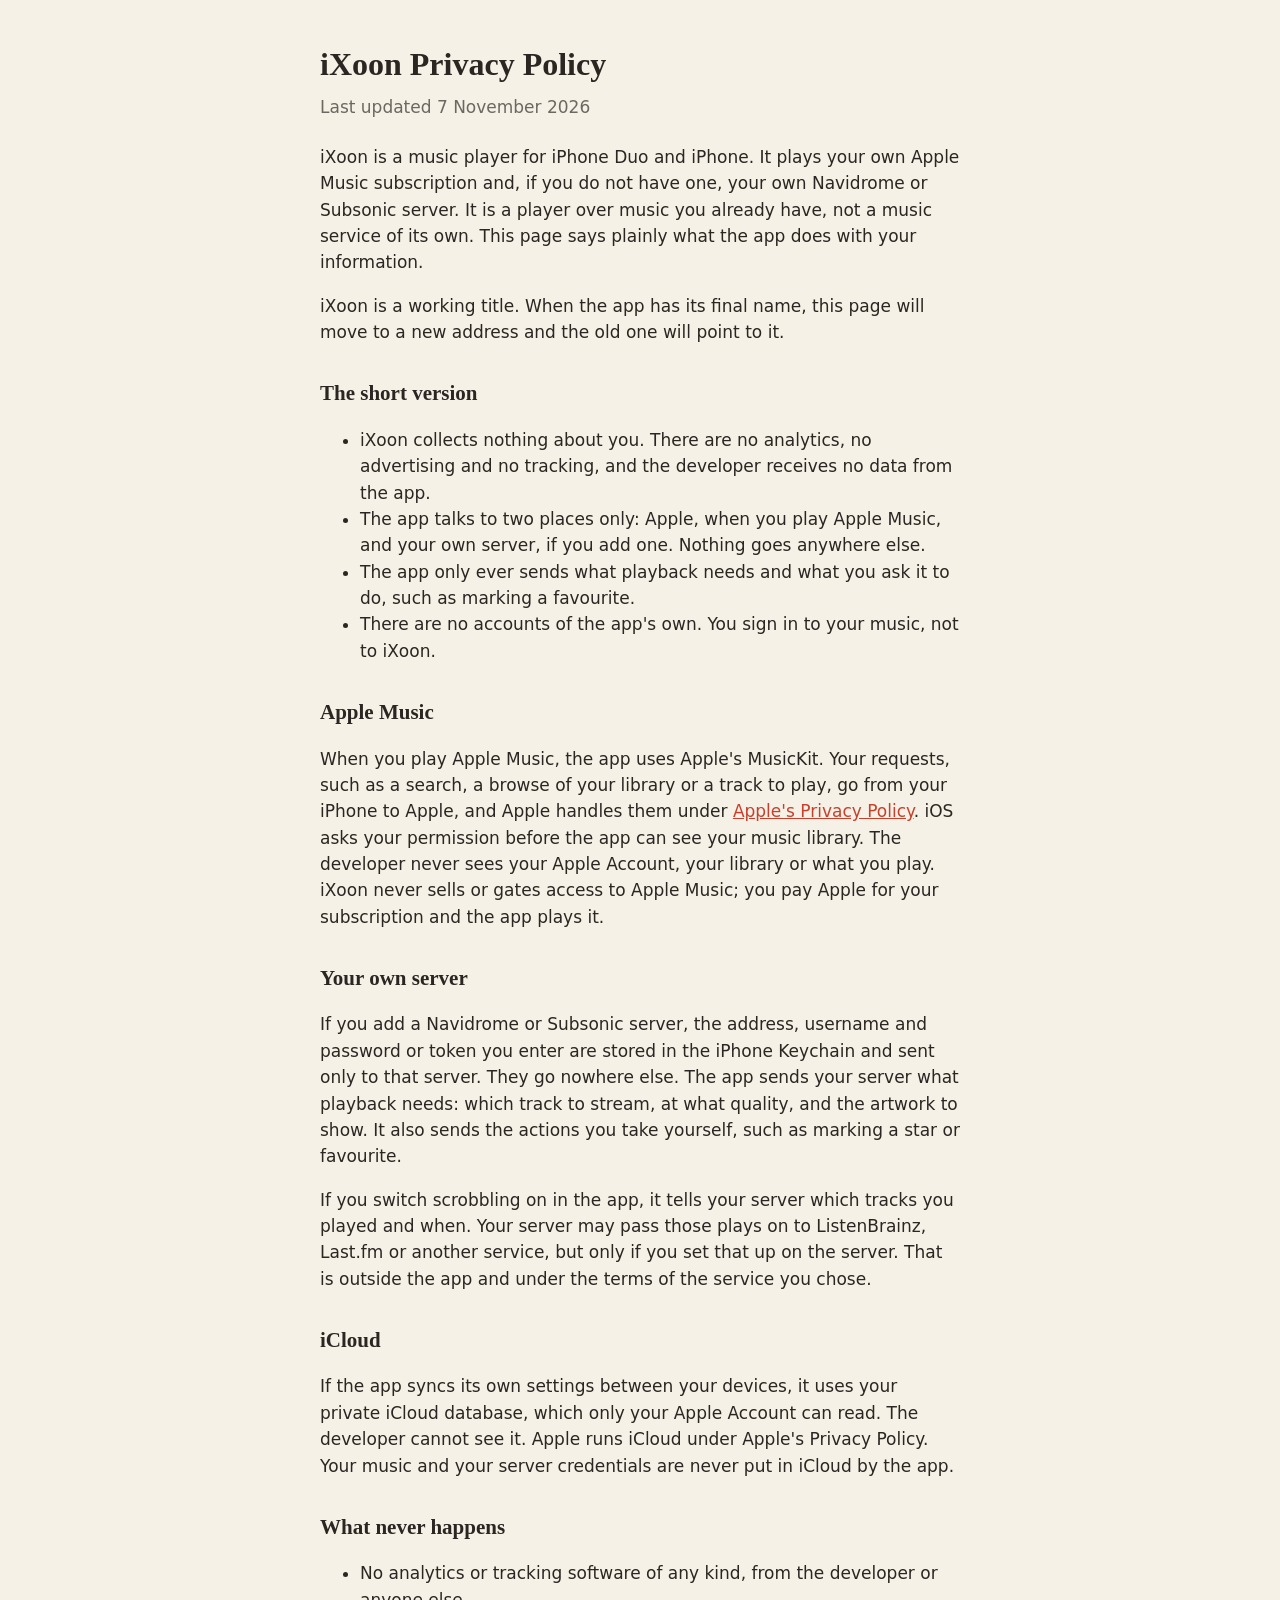
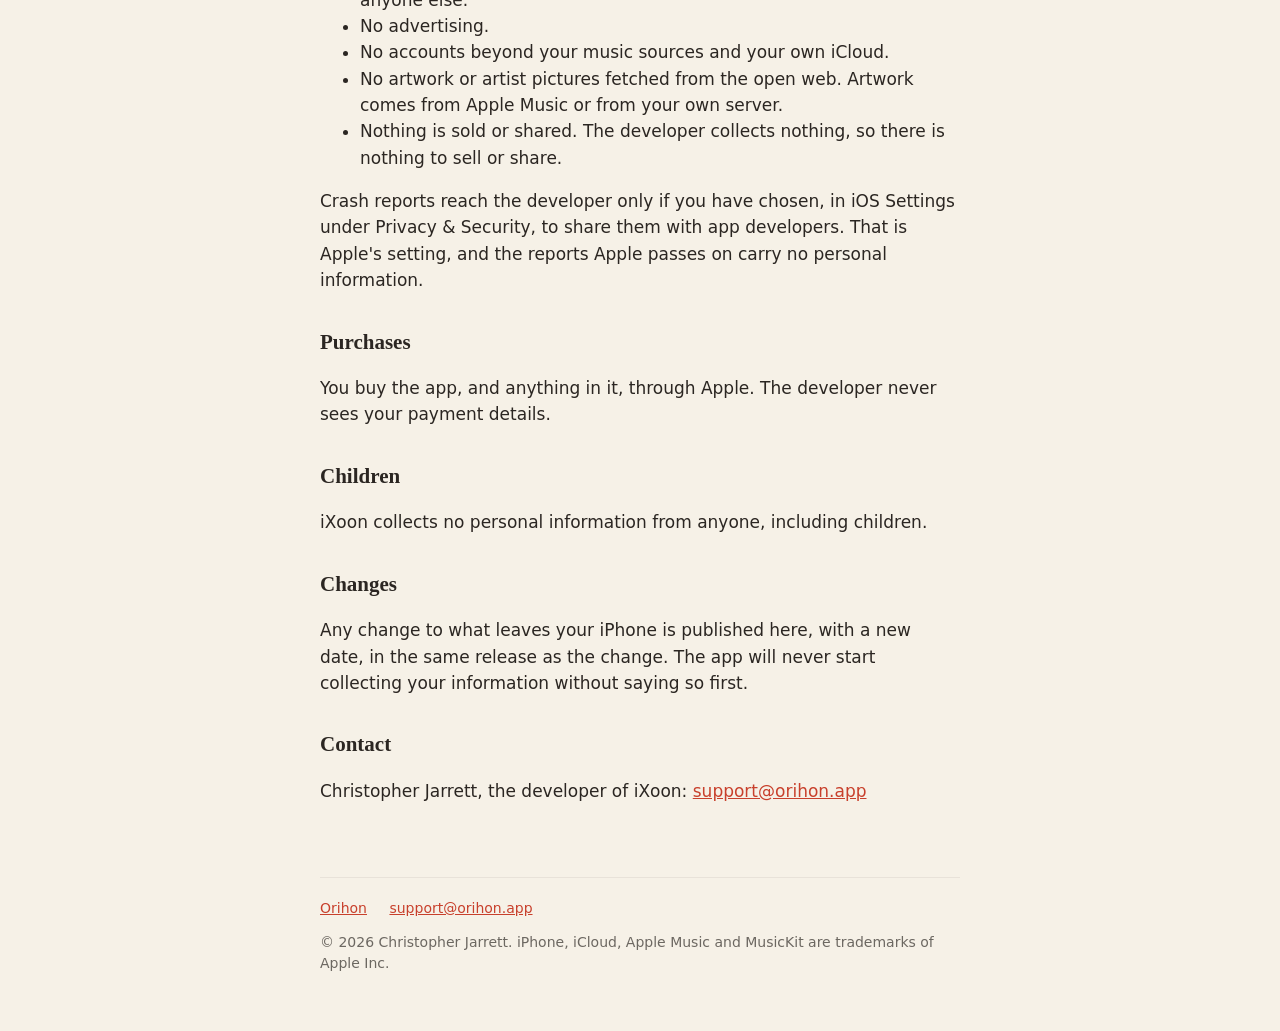
==== ixoon/privacy/index.html @ c298f4a7 "iXoon privacy page (first version) A second privacy policy at /ixoon/privacy/ for iXoon, the music p" ====
<!doctype html>
<html lang="en">
<head>
<meta charset="utf-8">
<meta name="viewport" content="width=device-width, initial-scale=1">
<title>iXoon Privacy Policy</title>
<meta name="description" content="What iXoon, a music player for your own Apple Music subscription or your own Navidrome server, does with your information. One short page.">
<link rel="canonical" href="https://orihon.app/ixoon/privacy/">
<link rel="stylesheet" href="../../style.css">
</head>
<body>
<main>
<h1>iXoon Privacy Policy</h1>
<p class="date">Last updated 7 November 2026</p>

<p>iXoon is a music player for iPhone Duo and iPhone. It plays your own Apple Music subscription and, if you do not have one, your own Navidrome or Subsonic server. It is a player over music you already have, not a music service of its own. This page says plainly what the app does with your information.</p>

<p>iXoon is a working title. When the app has its final name, this page will move to a new address and the old one will point to it.</p>

<h2>The short version</h2>
<ul>
  <li>iXoon collects nothing about you. There are no analytics, no advertising and no tracking, and the developer receives no data from the app.</li>
  <li>The app talks to two places only: Apple, when you play Apple Music, and your own server, if you add one. Nothing goes anywhere else.</li>
  <li>The app only ever sends what playback needs and what you ask it to do, such as marking a favourite.</li>
  <li>There are no accounts of the app's own. You sign in to your music, not to iXoon.</li>
</ul>

<h2>Apple Music</h2>
<p>When you play Apple Music, the app uses Apple's MusicKit. Your requests, such as a search, a browse of your library or a track to play, go from your iPhone to Apple, and Apple handles them under <a href="https://www.apple.com/legal/privacy/">Apple's Privacy Policy</a>. iOS asks your permission before the app can see your music library. The developer never sees your Apple Account, your library or what you play. iXoon never sells or gates access to Apple Music; you pay Apple for your subscription and the app plays it.</p>

<h2>Your own server</h2>
<p>If you add a Navidrome or Subsonic server, the address, username and password or token you enter are stored in the iPhone Keychain and sent only to that server. They go nowhere else. The app sends your server what playback needs: which track to stream, at what quality, and the artwork to show. It also sends the actions you take yourself, such as marking a star or favourite.</p>
<p>If you switch scrobbling on in the app, it tells your server which tracks you played and when. Your server may pass those plays on to ListenBrainz, Last.fm or another service, but only if you set that up on the server. That is outside the app and under the terms of the service you chose.</p>

<h2>iCloud</h2>
<p>If the app syncs its own settings between your devices, it uses your private iCloud database, which only your Apple Account can read. The developer cannot see it. Apple runs iCloud under Apple's Privacy Policy. Your music and your server credentials are never put in iCloud by the app.</p>

<h2>What never happens</h2>
<ul>
  <li>No analytics or tracking software of any kind, from the developer or anyone else.</li>
  <li>No advertising.</li>
  <li>No accounts beyond your music sources and your own iCloud.</li>
  <li>No artwork or artist pictures fetched from the open web. Artwork comes from Apple Music or from your own server.</li>
  <li>Nothing is sold or shared. The developer collects nothing, so there is nothing to sell or share.</li>
</ul>
<p>Crash reports reach the developer only if you have chosen, in iOS Settings under Privacy &amp; Security, to share them with app developers. That is Apple's setting, and the reports Apple passes on carry no personal information.</p>

<h2>Purchases</h2>
<p>You buy the app, and anything in it, through Apple. The developer never sees your payment details.</p>

<h2>Children</h2>
<p>iXoon collects no personal information from anyone, including children.</p>

<h2>Changes</h2>
<p>Any change to what leaves your iPhone is published here, with a new date, in the same release as the change. The app will never start collecting your information without saying so first.</p>

<h2>Contact</h2>
<p>Christopher Jarrett, the developer of iXoon: <a href="mailto:support@orihon.app">support@orihon.app</a></p>
</main>

<footer>
  <nav>
    <a href="../../">Orihon</a>
    <a href="mailto:support@orihon.app">support@orihon.app</a>
  </nav>
  <p>© 2026 Christopher Jarrett. iPhone, iCloud, Apple Music and MusicKit are trademarks of Apple Inc.</p>
</footer>
</body>
</html>
---- style.css ----
/* Orihon site. One stylesheet, no scripts, no fonts or files from anywhere else. */
:root {
  color-scheme: light dark;
  --ink: #2b2622;
  --paper: #f6f1e7;
  --accent: #c8402c;
  --rule: rgba(43, 38, 34, .07);
  --soft: rgba(43, 38, 34, .68);
}
@media (prefers-color-scheme: dark) {
  :root {
    --ink: #ece4d6;
    --paper: #1d1a17;
    --accent: #e0a040;
    --rule: rgba(236, 228, 214, .06);
    --soft: rgba(236, 228, 214, .68);
  }
}

body {
  margin: 0;
  background: var(--paper);
  color: var(--ink);
  font: 17px/1.55 -apple-system, "SF Pro Text", system-ui, sans-serif;
  -webkit-text-size-adjust: 100%;
}
main { max-width: 640px; margin: 0 auto; padding: 40px 16px 32px; }
h1, h2 { font-family: "New York", ui-serif, Georgia, serif; font-weight: 600; }
h1 { font-size: 32px; margin: 0 0 4px; }
h2 { font-size: 21px; margin: 32px 0 8px; }
.date { color: var(--soft); margin: 0 0 24px; }
a { color: var(--accent); }

/* The front page sits on graph paper, like the book. */
body.paper {
  background-image:
    linear-gradient(var(--rule) 1px, transparent 1px),
    linear-gradient(90deg, var(--rule) 1px, transparent 1px);
  background-size: 14px 14px;
}

.masthead { padding: 32px 0 8px; }
.masthead img {
  display: block;
  width: 112px;
  height: 112px;
  border-radius: 22.4%;
  box-shadow: 0 6px 18px rgba(0, 0, 0, .18);
}
.masthead .dark { display: none; }
@media (prefers-color-scheme: dark) {
  .masthead .light { display: none; }
  .masthead .dark { display: block; }
}
.masthead h1 { font-size: 48px; line-height: 1.1; margin: 28px 0 0; }
.masthead h1 span { font-size: 26px; font-weight: 400; color: var(--soft); margin-left: 10px; white-space: nowrap; }
.tagline {
  font: 600 24px/1.3 "New York", ui-serif, Georgia, serif;
  margin: 12px 0 20px;
}
.lede { font-size: 19px; }

.seal {
  display: inline-block;
  border: 2px solid var(--accent);
  border-radius: 999px;
  color: var(--accent);
  font-size: 15px;
  font-weight: 600;
  padding: 6px 16px;
  margin: 12px 0 0;
}

footer {
  max-width: 640px;
  margin: 0 auto;
  padding: 24px 16px 56px;
  color: var(--soft);
  font-size: 14px;
}
footer nav { border-top: 1px solid var(--rule); padding-top: 20px; }
footer nav a { margin-right: 18px; white-space: nowrap; }
footer p { margin: 12px 0 0; }
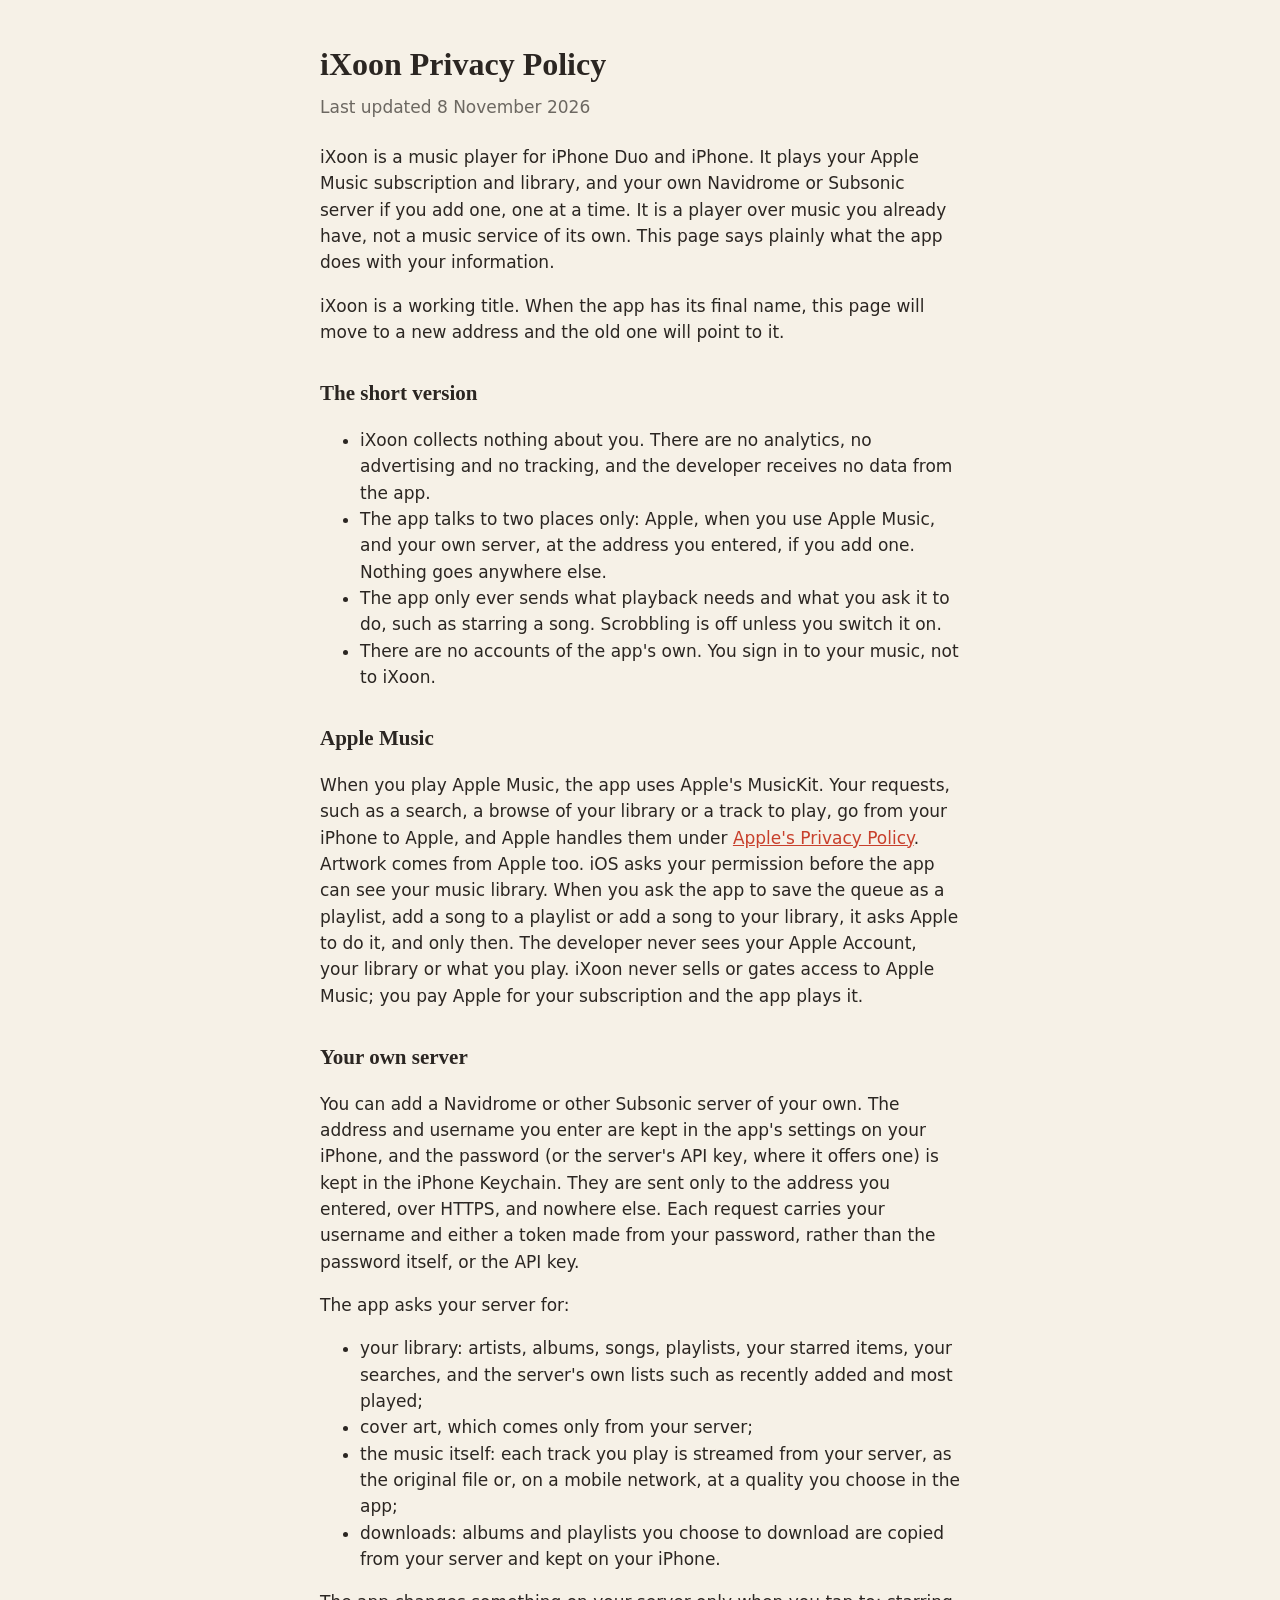
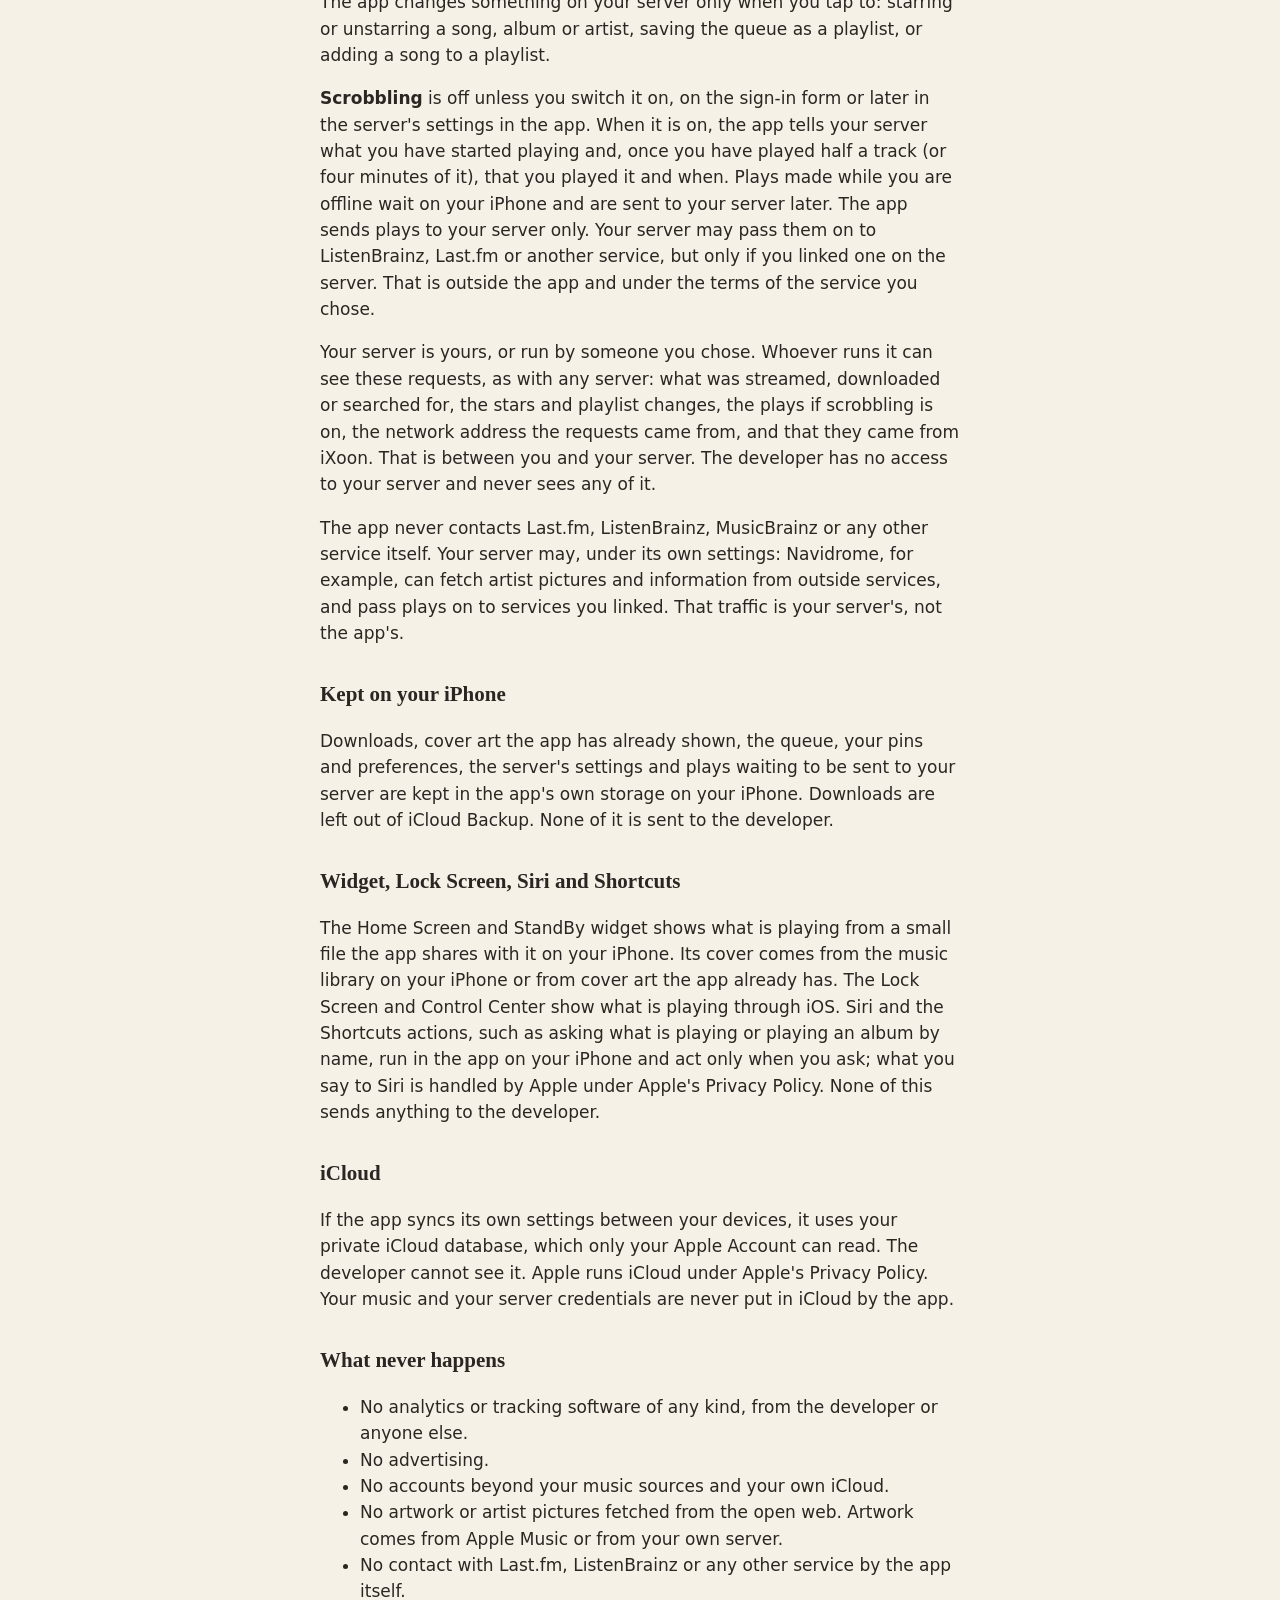
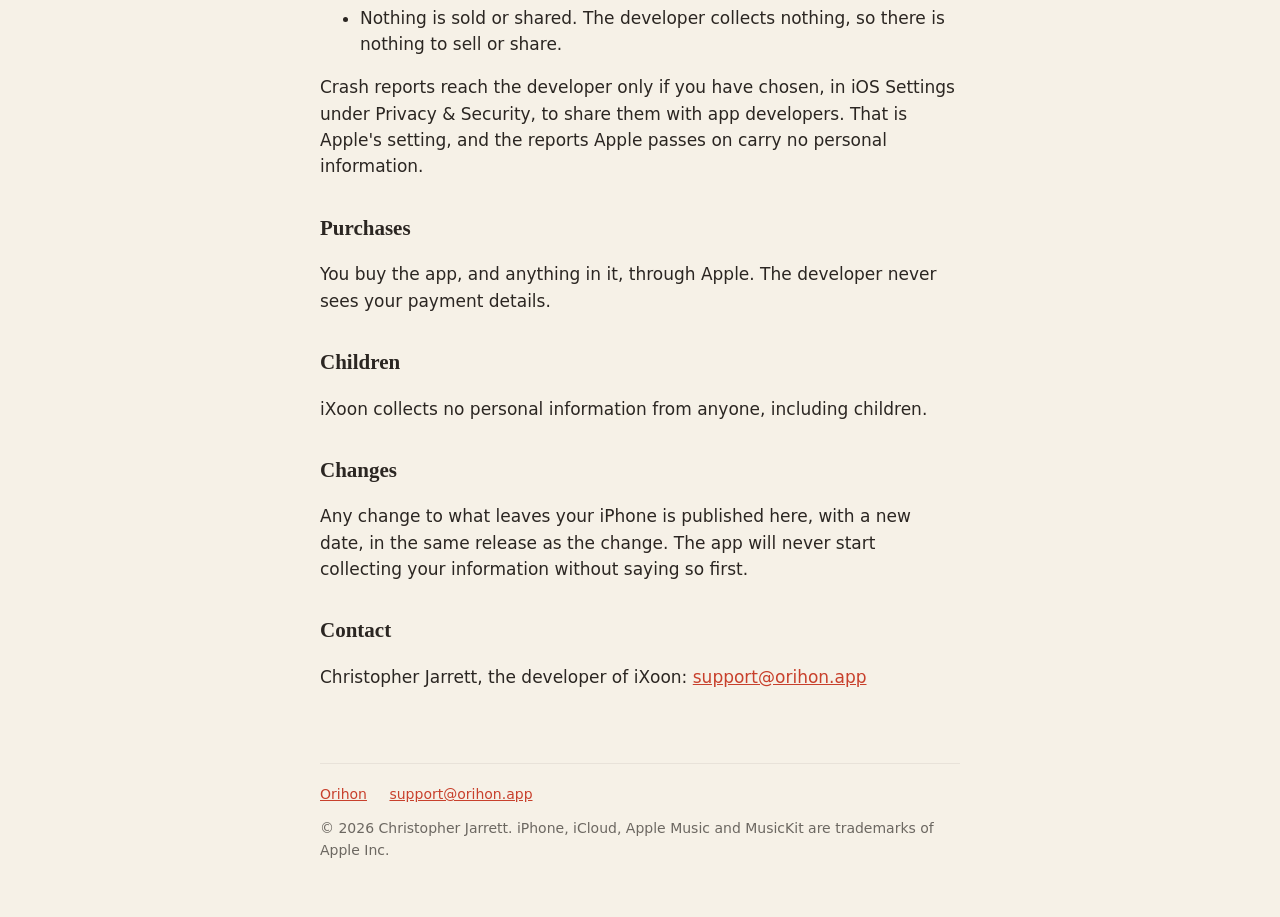
==== commit 9ed74f48: "iXoon privacy page: the owner's own server (M2, PRIV-1) What iXoon sends the owner's Navidrome or Su" ====
--- a/ixoon/privacy/index.html
+++ b/ixoon/privacy/index.html
@@ -11,26 +11,42 @@
 <body>
 <main>
 <h1>iXoon Privacy Policy</h1>
-<p class="date">Last updated 7 November 2026</p>
+<p class="date">Last updated 8 November 2026</p>
 
-<p>iXoon is a music player for iPhone Duo and iPhone. It plays your own Apple Music subscription and, if you do not have one, your own Navidrome or Subsonic server. It is a player over music you already have, not a music service of its own. This page says plainly what the app does with your information.</p>
+<p>iXoon is a music player for iPhone Duo and iPhone. It plays your Apple Music subscription and library, and your own Navidrome or Subsonic server if you add one, one at a time. It is a player over music you already have, not a music service of its own. This page says plainly what the app does with your information.</p>
 
 <p>iXoon is a working title. When the app has its final name, this page will move to a new address and the old one will point to it.</p>
 
 <h2>The short version</h2>
 <ul>
   <li>iXoon collects nothing about you. There are no analytics, no advertising and no tracking, and the developer receives no data from the app.</li>
-  <li>The app talks to two places only: Apple, when you play Apple Music, and your own server, if you add one. Nothing goes anywhere else.</li>
-  <li>The app only ever sends what playback needs and what you ask it to do, such as marking a favourite.</li>
+  <li>The app talks to two places only: Apple, when you use Apple Music, and your own server, at the address you entered, if you add one. Nothing goes anywhere else.</li>
+  <li>The app only ever sends what playback needs and what you ask it to do, such as starring a song. Scrobbling is off unless you switch it on.</li>
   <li>There are no accounts of the app's own. You sign in to your music, not to iXoon.</li>
 </ul>
 
 <h2>Apple Music</h2>
-<p>When you play Apple Music, the app uses Apple's MusicKit. Your requests, such as a search, a browse of your library or a track to play, go from your iPhone to Apple, and Apple handles them under <a href="https://www.apple.com/legal/privacy/">Apple's Privacy Policy</a>. iOS asks your permission before the app can see your music library. The developer never sees your Apple Account, your library or what you play. iXoon never sells or gates access to Apple Music; you pay Apple for your subscription and the app plays it.</p>
+<p>When you play Apple Music, the app uses Apple's MusicKit. Your requests, such as a search, a browse of your library or a track to play, go from your iPhone to Apple, and Apple handles them under <a href="https://www.apple.com/legal/privacy/">Apple's Privacy Policy</a>. Artwork comes from Apple too. iOS asks your permission before the app can see your music library. When you ask the app to save the queue as a playlist, add a song to a playlist or add a song to your library, it asks Apple to do it, and only then. The developer never sees your Apple Account, your library or what you play. iXoon never sells or gates access to Apple Music; you pay Apple for your subscription and the app plays it.</p>
 
 <h2>Your own server</h2>
-<p>If you add a Navidrome or Subsonic server, the address, username and password or token you enter are stored in the iPhone Keychain and sent only to that server. They go nowhere else. The app sends your server what playback needs: which track to stream, at what quality, and the artwork to show. It also sends the actions you take yourself, such as marking a star or favourite.</p>
-<p>If you switch scrobbling on in the app, it tells your server which tracks you played and when. Your server may pass those plays on to ListenBrainz, Last.fm or another service, but only if you set that up on the server. That is outside the app and under the terms of the service you chose.</p>
+<p>You can add a Navidrome or other Subsonic server of your own. The address and username you enter are kept in the app's settings on your iPhone, and the password (or the server's API key, where it offers one) is kept in the iPhone Keychain. They are sent only to the address you entered, over HTTPS, and nowhere else. Each request carries your username and either a token made from your password, rather than the password itself, or the API key.</p>
+<p>The app asks your server for:</p>
+<ul>
+  <li>your library: artists, albums, songs, playlists, your starred items, your searches, and the server's own lists such as recently added and most played;</li>
+  <li>cover art, which comes only from your server;</li>
+  <li>the music itself: each track you play is streamed from your server, as the original file or, on a mobile network, at a quality you choose in the app;</li>
+  <li>downloads: albums and playlists you choose to download are copied from your server and kept on your iPhone.</li>
+</ul>
+<p>The app changes something on your server only when you tap to: starring or unstarring a song, album or artist, saving the queue as a playlist, or adding a song to a playlist.</p>
+<p><strong>Scrobbling</strong> is off unless you switch it on, on the sign-in form or later in the server's settings in the app. When it is on, the app tells your server what you have started playing and, once you have played half a track (or four minutes of it), that you played it and when. Plays made while you are offline wait on your iPhone and are sent to your server later. The app sends plays to your server only. Your server may pass them on to ListenBrainz, Last.fm or another service, but only if you linked one on the server. That is outside the app and under the terms of the service you chose.</p>
+<p>Your server is yours, or run by someone you chose. Whoever runs it can see these requests, as with any server: what was streamed, downloaded or searched for, the stars and playlist changes, the plays if scrobbling is on, the network address the requests came from, and that they came from iXoon. That is between you and your server. The developer has no access to your server and never sees any of it.</p>
+<p>The app never contacts Last.fm, ListenBrainz, MusicBrainz or any other service itself. Your server may, under its own settings: Navidrome, for example, can fetch artist pictures and information from outside services, and pass plays on to services you linked. That traffic is your server's, not the app's.</p>
+
+<h2>Kept on your iPhone</h2>
+<p>Downloads, cover art the app has already shown, the queue, your pins and preferences, the server's settings and plays waiting to be sent to your server are kept in the app's own storage on your iPhone. Downloads are left out of iCloud Backup. None of it is sent to the developer.</p>
+
+<h2>Widget, Lock Screen, Siri and Shortcuts</h2>
+<p>The Home Screen and StandBy widget shows what is playing from a small file the app shares with it on your iPhone. Its cover comes from the music library on your iPhone or from cover art the app already has. The Lock Screen and Control Center show what is playing through iOS. Siri and the Shortcuts actions, such as asking what is playing or playing an album by name, run in the app on your iPhone and act only when you ask; what you say to Siri is handled by Apple under Apple's Privacy Policy. None of this sends anything to the developer.</p>
 
 <h2>iCloud</h2>
 <p>If the app syncs its own settings between your devices, it uses your private iCloud database, which only your Apple Account can read. The developer cannot see it. Apple runs iCloud under Apple's Privacy Policy. Your music and your server credentials are never put in iCloud by the app.</p>
@@ -41,6 +57,7 @@
   <li>No advertising.</li>
   <li>No accounts beyond your music sources and your own iCloud.</li>
   <li>No artwork or artist pictures fetched from the open web. Artwork comes from Apple Music or from your own server.</li>
+  <li>No contact with Last.fm, ListenBrainz or any other service by the app itself.</li>
   <li>Nothing is sold or shared. The developer collects nothing, so there is nothing to sell or share.</li>
 </ul>
 <p>Crash reports reach the developer only if you have chosen, in iOS Settings under Privacy &amp; Security, to share them with app developers. That is Apple's setting, and the reports Apple passes on carry no personal information.</p>
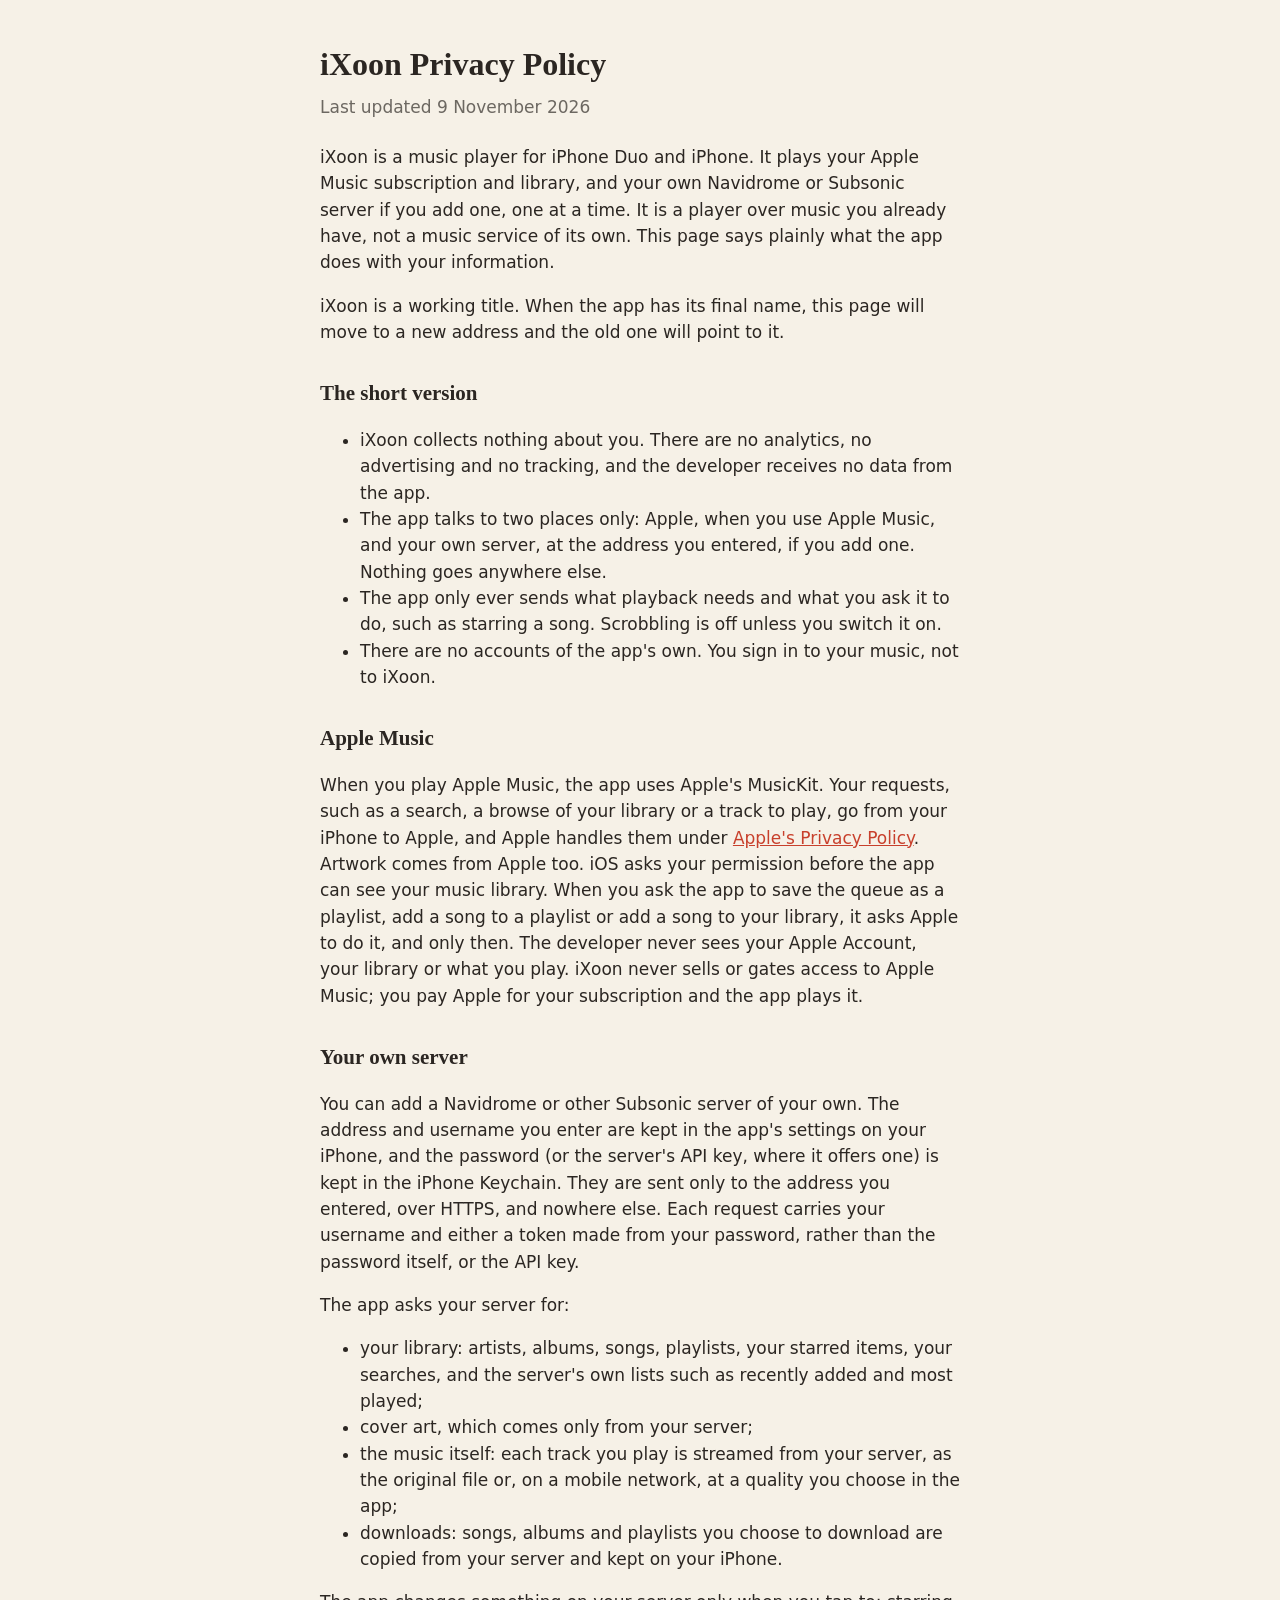
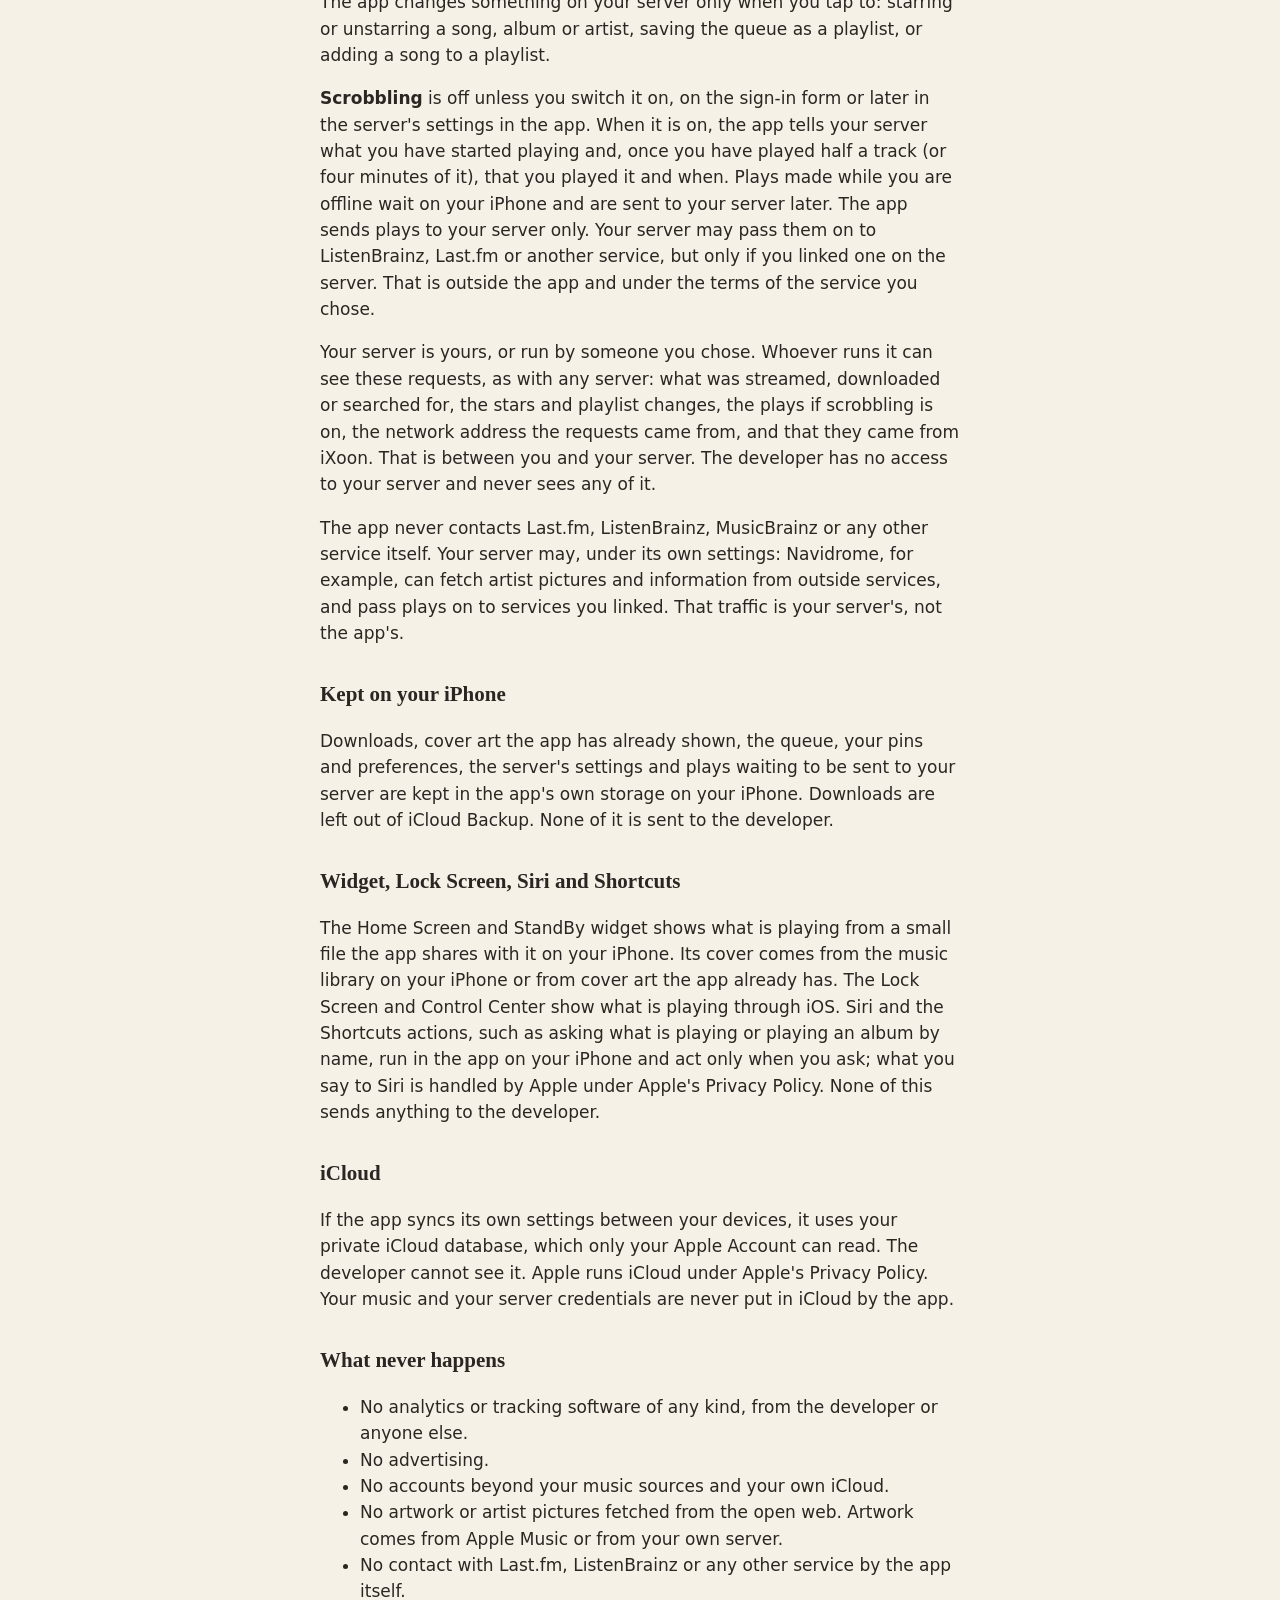
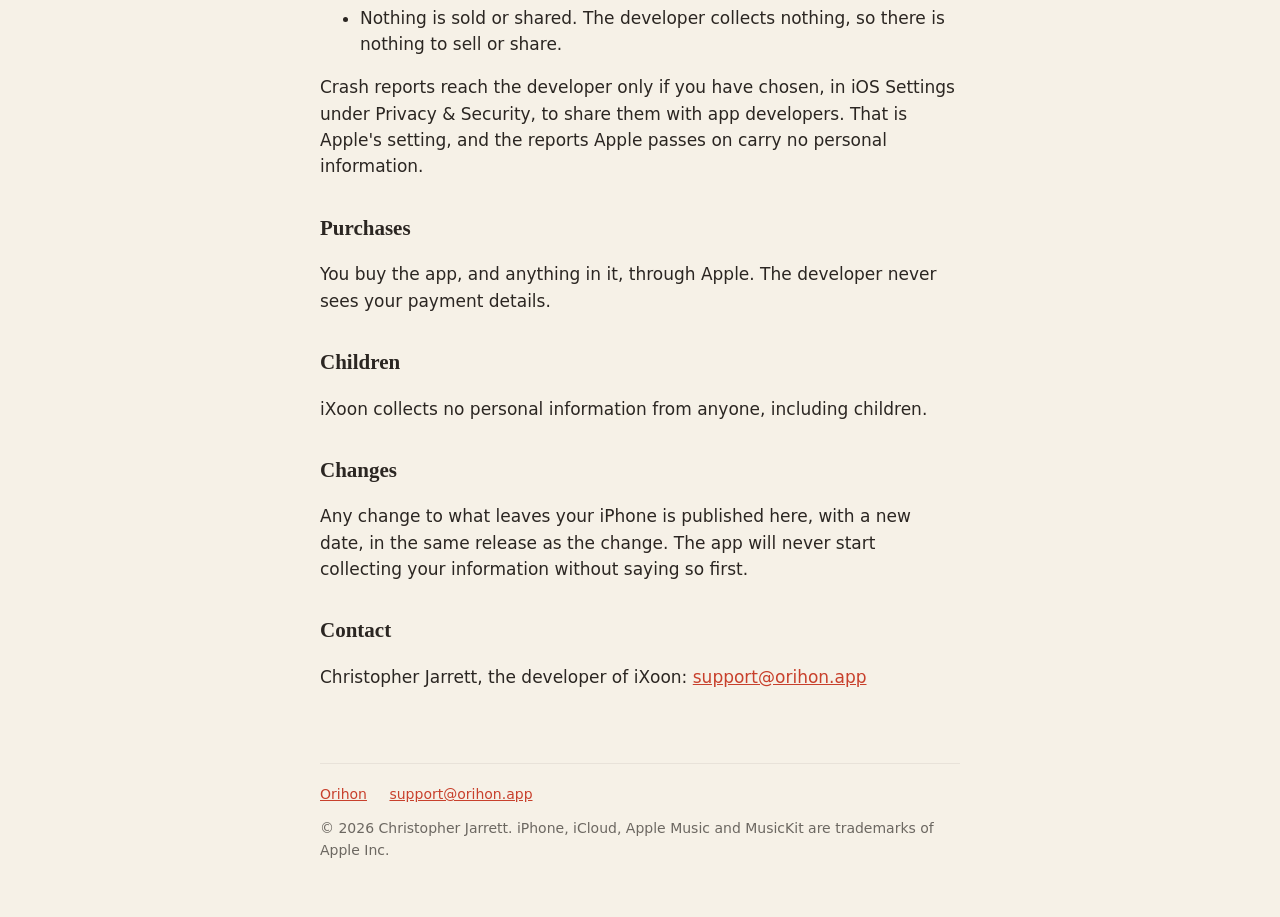
==== commit d557e1eb: "iXoon privacy: downloads include single songs (MS-1, PR #68) Co-Authored-By: Claude Opus 5.5 <norepl" ====
--- a/ixoon/privacy/index.html
+++ b/ixoon/privacy/index.html
@@ -11,7 +11,7 @@
 <body>
 <main>
 <h1>iXoon Privacy Policy</h1>
-<p class="date">Last updated 8 November 2026</p>
+<p class="date">Last updated 9 November 2026</p>
 
 <p>iXoon is a music player for iPhone Duo and iPhone. It plays your Apple Music subscription and library, and your own Navidrome or Subsonic server if you add one, one at a time. It is a player over music you already have, not a music service of its own. This page says plainly what the app does with your information.</p>
 
@@ -35,7 +35,7 @@
   <li>your library: artists, albums, songs, playlists, your starred items, your searches, and the server's own lists such as recently added and most played;</li>
   <li>cover art, which comes only from your server;</li>
   <li>the music itself: each track you play is streamed from your server, as the original file or, on a mobile network, at a quality you choose in the app;</li>
-  <li>downloads: albums and playlists you choose to download are copied from your server and kept on your iPhone.</li>
+  <li>downloads: songs, albums and playlists you choose to download are copied from your server and kept on your iPhone.</li>
 </ul>
 <p>The app changes something on your server only when you tap to: starring or unstarring a song, album or artist, saving the queue as a playlist, or adding a song to a playlist.</p>
 <p><strong>Scrobbling</strong> is off unless you switch it on, on the sign-in form or later in the server's settings in the app. When it is on, the app tells your server what you have started playing and, once you have played half a track (or four minutes of it), that you played it and when. Plays made while you are offline wait on your iPhone and are sent to your server later. The app sends plays to your server only. Your server may pass them on to ListenBrainz, Last.fm or another service, but only if you linked one on the server. That is outside the app and under the terms of the service you chose.</p>
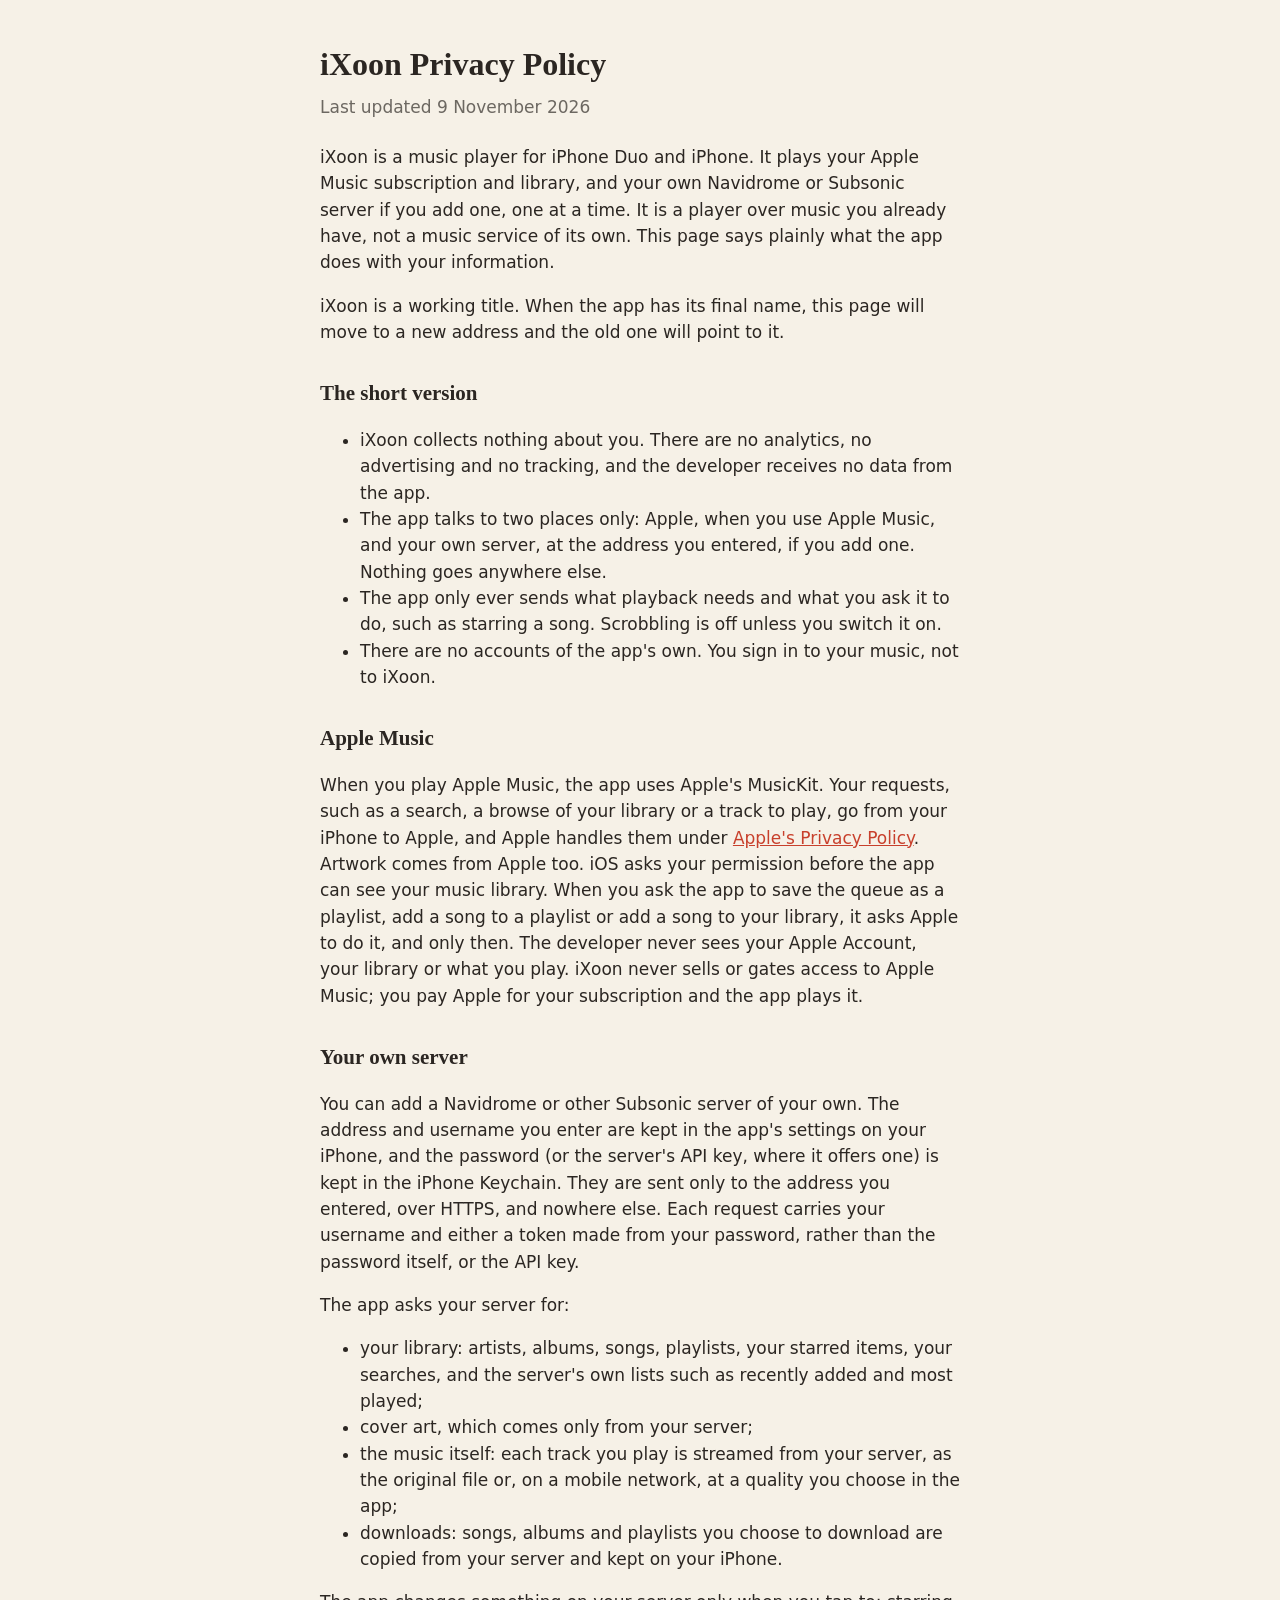
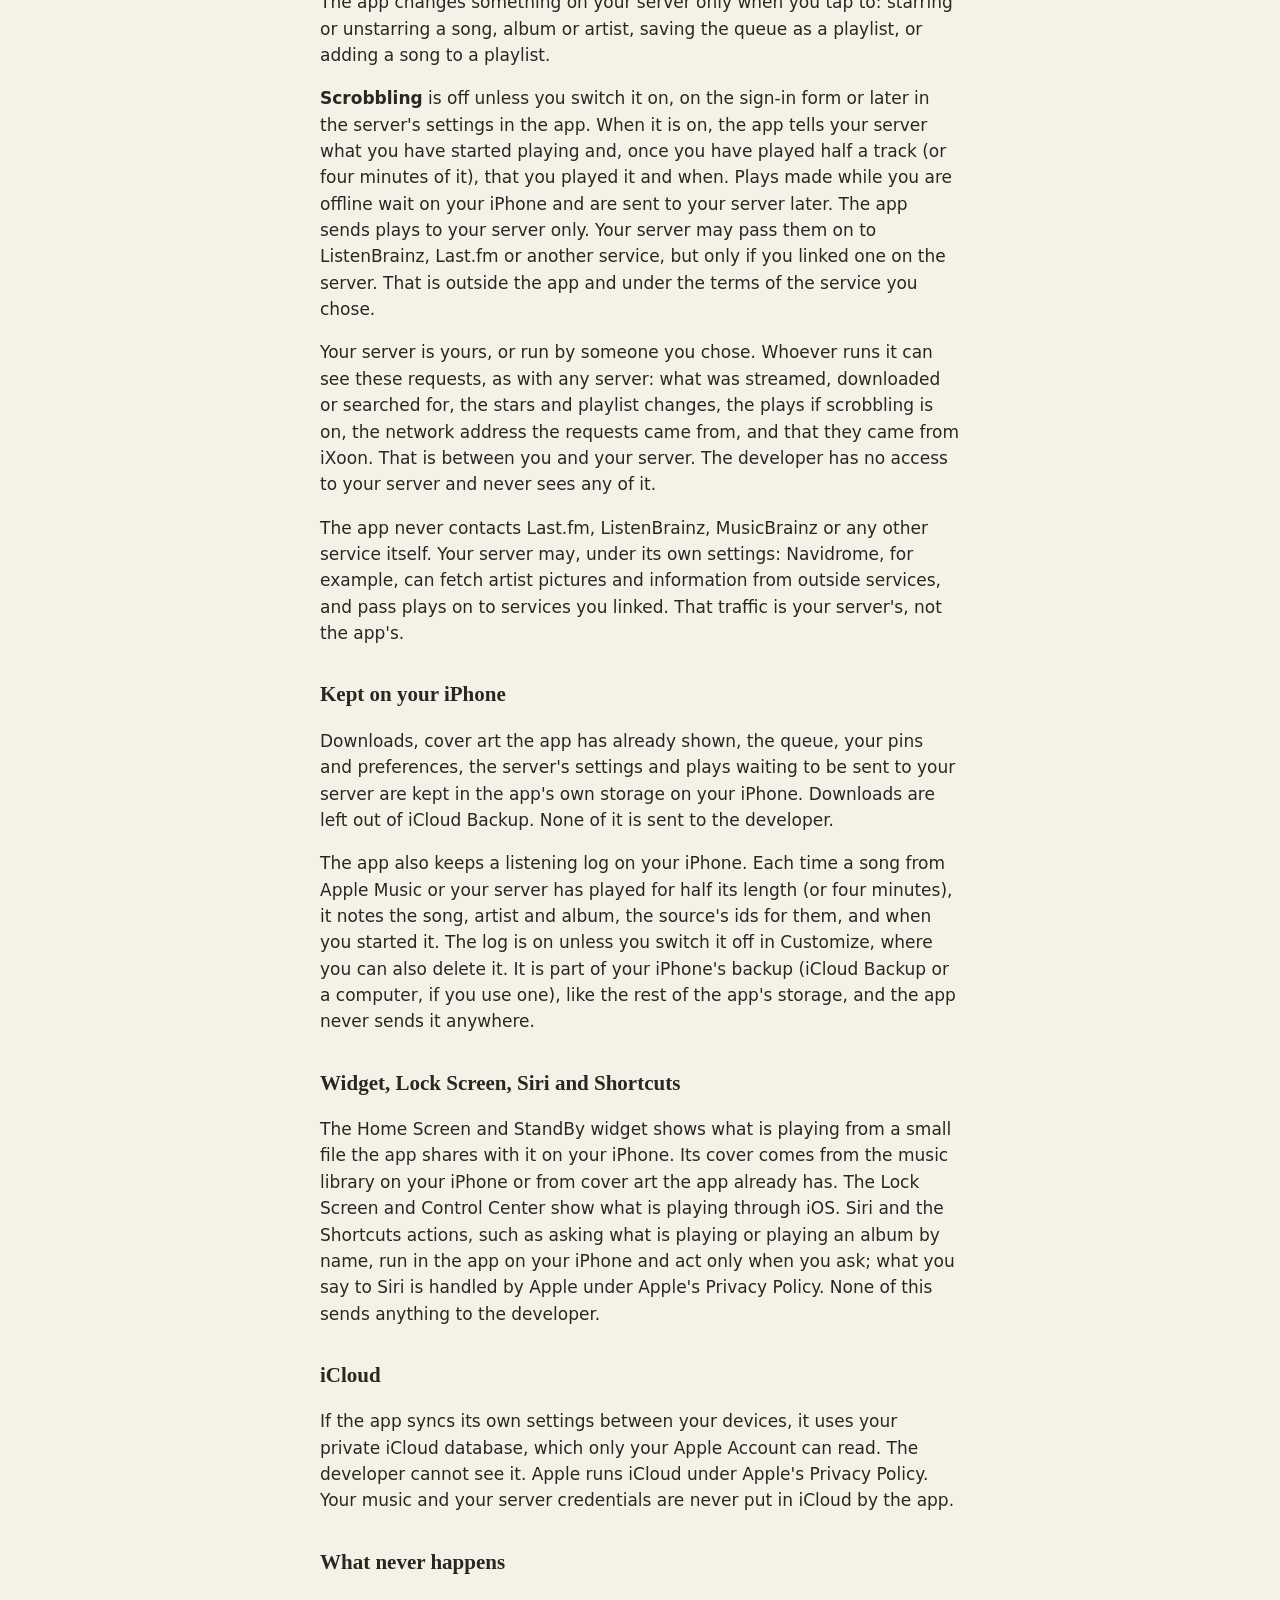
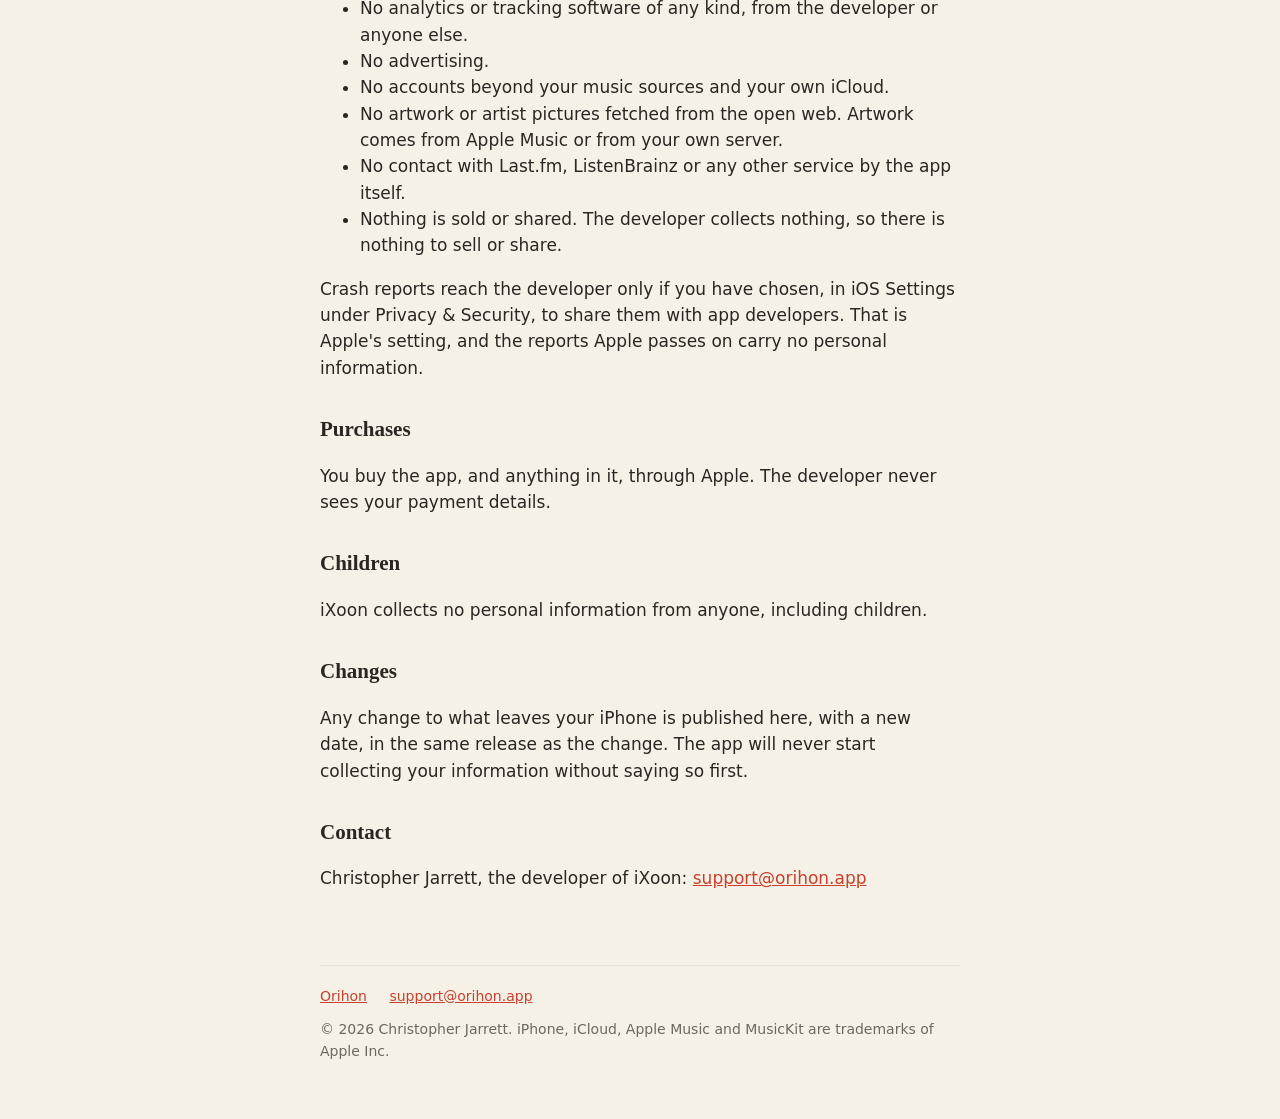
==== commit ca90405d: "iXoon privacy page: the listening log on the iPhone (LOG-1) Pairs with cmjarrett/iXoon#85 (merged 20" ====
--- a/ixoon/privacy/index.html
+++ b/ixoon/privacy/index.html
@@ -44,6 +44,7 @@
 
 <h2>Kept on your iPhone</h2>
 <p>Downloads, cover art the app has already shown, the queue, your pins and preferences, the server's settings and plays waiting to be sent to your server are kept in the app's own storage on your iPhone. Downloads are left out of iCloud Backup. None of it is sent to the developer.</p>
+<p>The app also keeps a listening log on your iPhone. Each time a song from Apple Music or your server has played for half its length (or four minutes), it notes the song, artist and album, the source's ids for them, and when you started it. The log is on unless you switch it off in Customize, where you can also delete it. It is part of your iPhone's backup (iCloud Backup or a computer, if you use one), like the rest of the app's storage, and the app never sends it anywhere.</p>
 
 <h2>Widget, Lock Screen, Siri and Shortcuts</h2>
 <p>The Home Screen and StandBy widget shows what is playing from a small file the app shares with it on your iPhone. Its cover comes from the music library on your iPhone or from cover art the app already has. The Lock Screen and Control Center show what is playing through iOS. Siri and the Shortcuts actions, such as asking what is playing or playing an album by name, run in the app on your iPhone and act only when you ask; what you say to Siri is handled by Apple under Apple's Privacy Policy. None of this sends anything to the developer.</p>
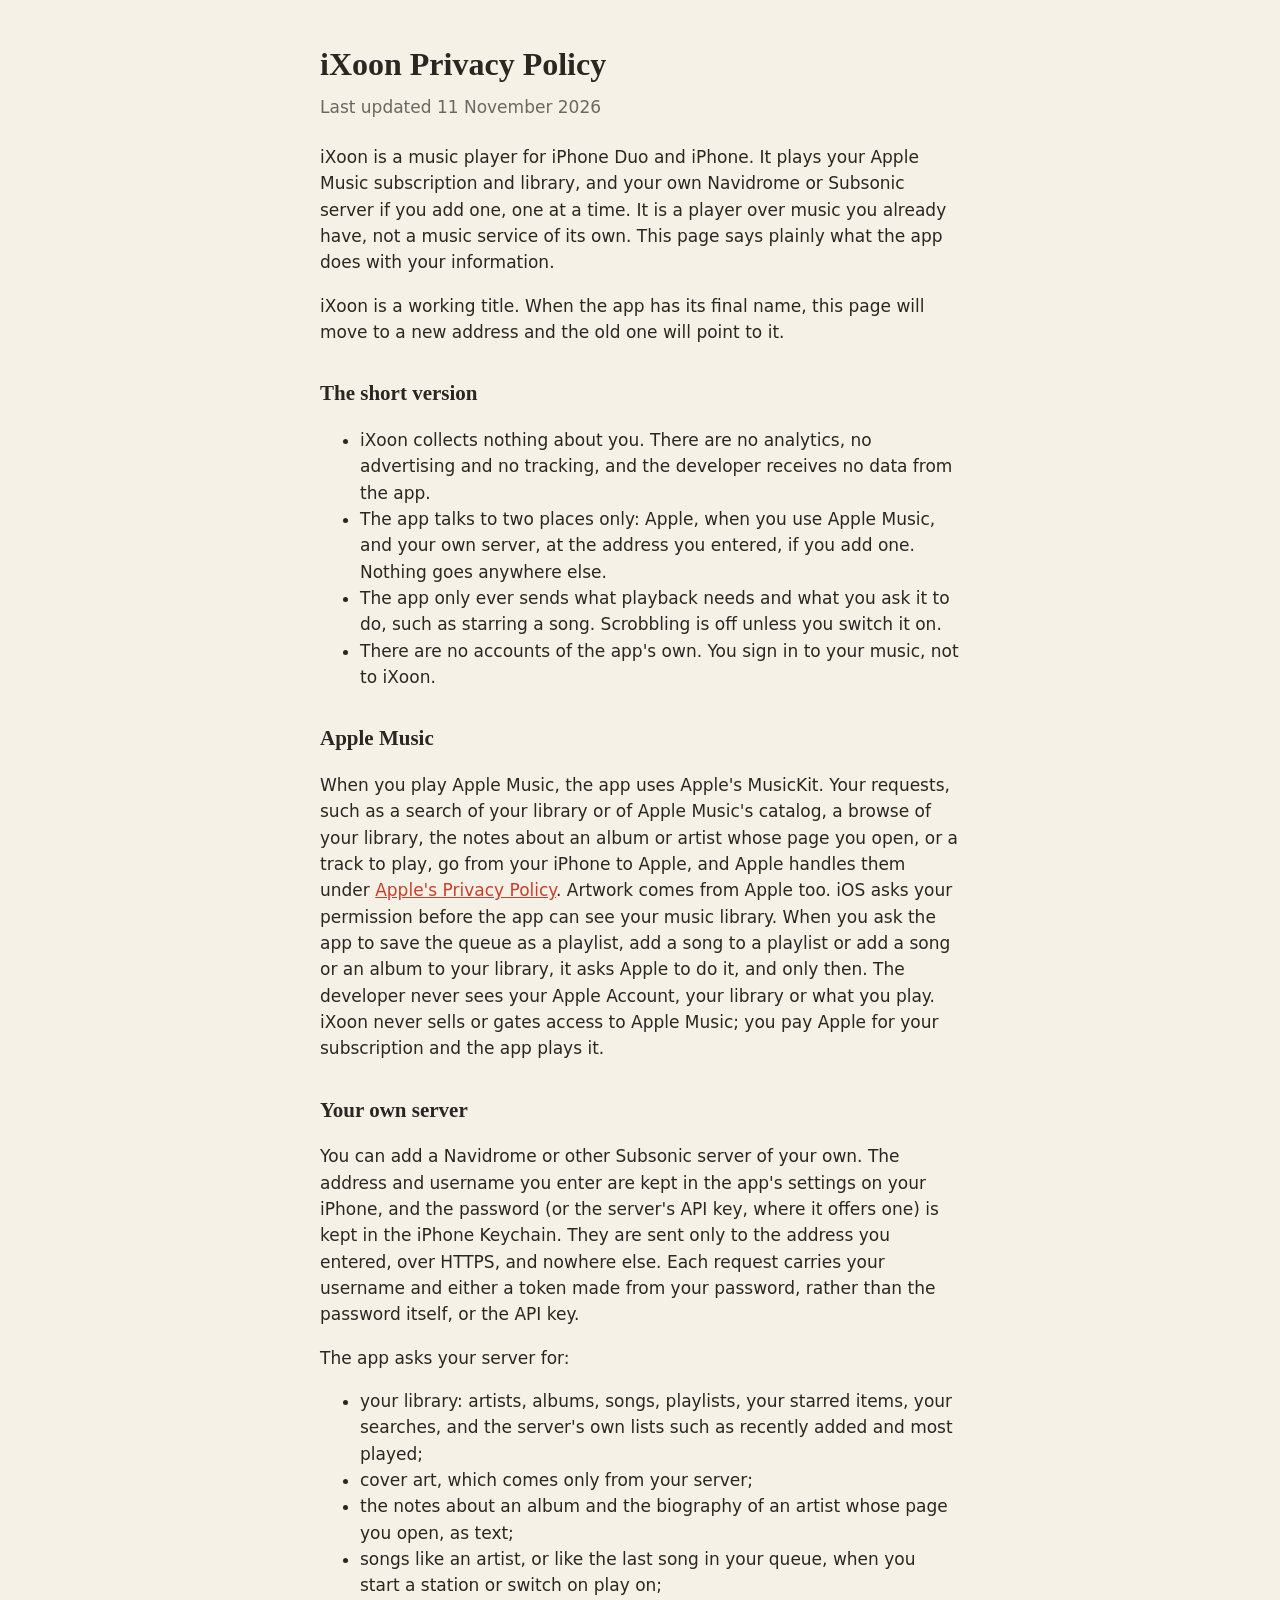
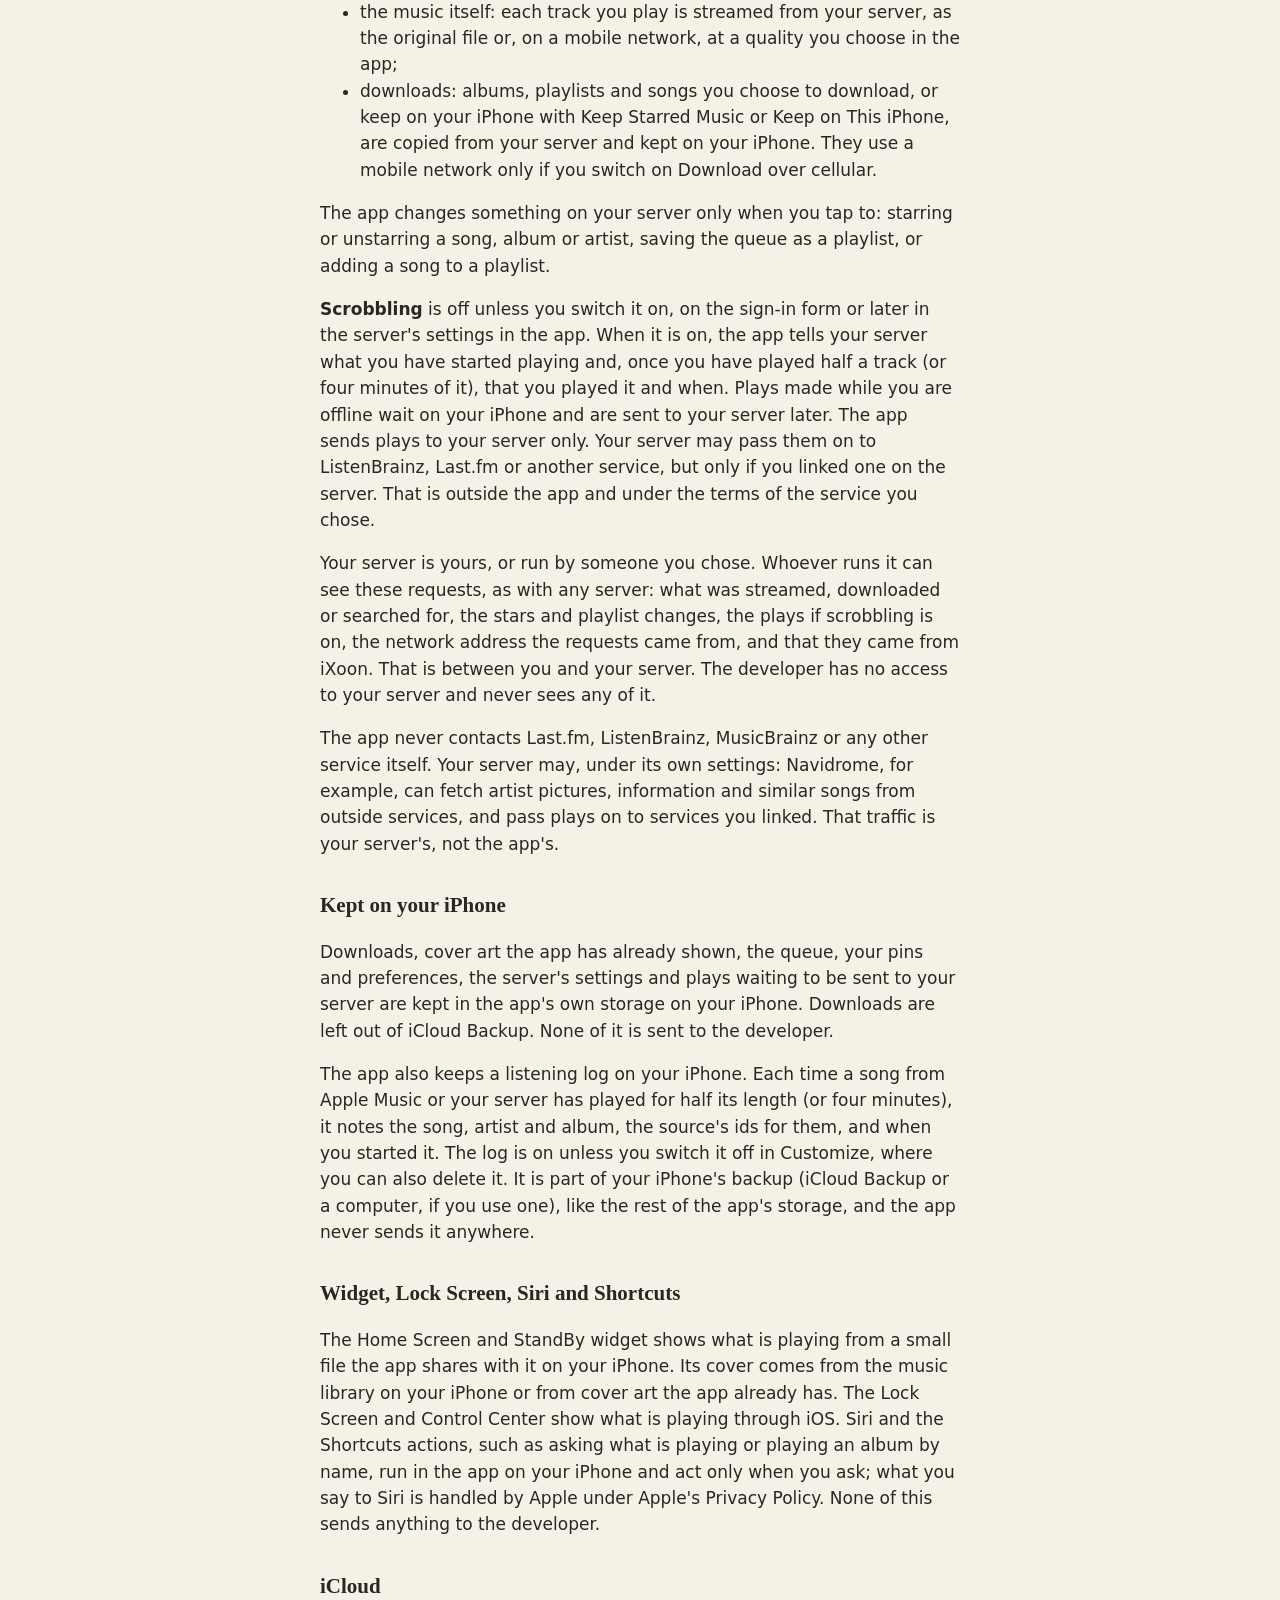
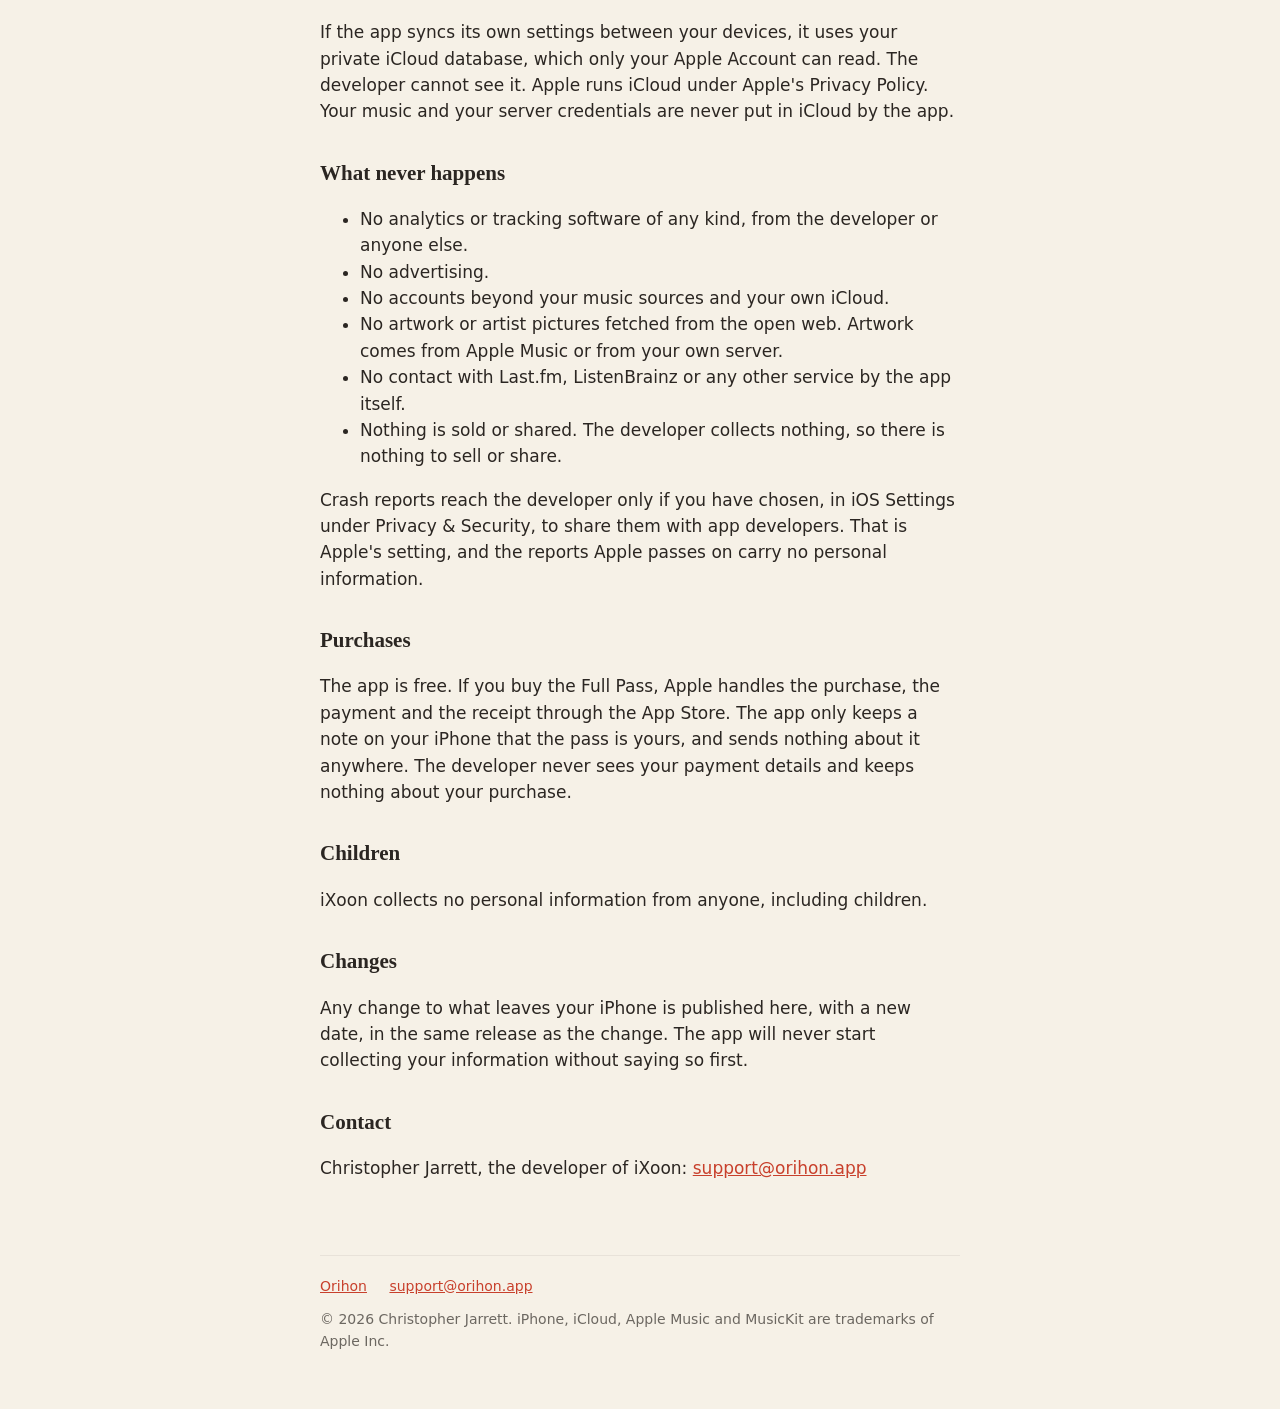
==== commit 302ec467: "iXoon privacy page: notes, kept music, stations, catalog, Full Pass Adds what iXoon PRs #143 (NOTES-" ====
--- a/ixoon/privacy/index.html
+++ b/ixoon/privacy/index.html
@@ -11,7 +11,7 @@
 <body>
 <main>
 <h1>iXoon Privacy Policy</h1>
-<p class="date">Last updated 9 November 2026</p>
+<p class="date">Last updated 11 November 2026</p>
 
 <p>iXoon is a music player for iPhone Duo and iPhone. It plays your Apple Music subscription and library, and your own Navidrome or Subsonic server if you add one, one at a time. It is a player over music you already have, not a music service of its own. This page says plainly what the app does with your information.</p>
 
@@ -26,7 +26,7 @@
 </ul>
 
 <h2>Apple Music</h2>
-<p>When you play Apple Music, the app uses Apple's MusicKit. Your requests, such as a search, a browse of your library or a track to play, go from your iPhone to Apple, and Apple handles them under <a href="https://www.apple.com/legal/privacy/">Apple's Privacy Policy</a>. Artwork comes from Apple too. iOS asks your permission before the app can see your music library. When you ask the app to save the queue as a playlist, add a song to a playlist or add a song to your library, it asks Apple to do it, and only then. The developer never sees your Apple Account, your library or what you play. iXoon never sells or gates access to Apple Music; you pay Apple for your subscription and the app plays it.</p>
+<p>When you play Apple Music, the app uses Apple's MusicKit. Your requests, such as a search of your library or of Apple Music's catalog, a browse of your library, the notes about an album or artist whose page you open, or a track to play, go from your iPhone to Apple, and Apple handles them under <a href="https://www.apple.com/legal/privacy/">Apple's Privacy Policy</a>. Artwork comes from Apple too. iOS asks your permission before the app can see your music library. When you ask the app to save the queue as a playlist, add a song to a playlist or add a song or an album to your library, it asks Apple to do it, and only then. The developer never sees your Apple Account, your library or what you play. iXoon never sells or gates access to Apple Music; you pay Apple for your subscription and the app plays it.</p>
 
 <h2>Your own server</h2>
 <p>You can add a Navidrome or other Subsonic server of your own. The address and username you enter are kept in the app's settings on your iPhone, and the password (or the server's API key, where it offers one) is kept in the iPhone Keychain. They are sent only to the address you entered, over HTTPS, and nowhere else. Each request carries your username and either a token made from your password, rather than the password itself, or the API key.</p>
@@ -34,13 +34,15 @@
 <ul>
   <li>your library: artists, albums, songs, playlists, your starred items, your searches, and the server's own lists such as recently added and most played;</li>
   <li>cover art, which comes only from your server;</li>
+  <li>the notes about an album and the biography of an artist whose page you open, as text;</li>
+  <li>songs like an artist, or like the last song in your queue, when you start a station or switch on play on;</li>
   <li>the music itself: each track you play is streamed from your server, as the original file or, on a mobile network, at a quality you choose in the app;</li>
-  <li>downloads: songs, albums and playlists you choose to download are copied from your server and kept on your iPhone.</li>
+  <li>downloads: albums, playlists and songs you choose to download, or keep on your iPhone with Keep Starred Music or Keep on This iPhone, are copied from your server and kept on your iPhone. They use a mobile network only if you switch on Download over cellular.</li>
 </ul>
 <p>The app changes something on your server only when you tap to: starring or unstarring a song, album or artist, saving the queue as a playlist, or adding a song to a playlist.</p>
 <p><strong>Scrobbling</strong> is off unless you switch it on, on the sign-in form or later in the server's settings in the app. When it is on, the app tells your server what you have started playing and, once you have played half a track (or four minutes of it), that you played it and when. Plays made while you are offline wait on your iPhone and are sent to your server later. The app sends plays to your server only. Your server may pass them on to ListenBrainz, Last.fm or another service, but only if you linked one on the server. That is outside the app and under the terms of the service you chose.</p>
 <p>Your server is yours, or run by someone you chose. Whoever runs it can see these requests, as with any server: what was streamed, downloaded or searched for, the stars and playlist changes, the plays if scrobbling is on, the network address the requests came from, and that they came from iXoon. That is between you and your server. The developer has no access to your server and never sees any of it.</p>
-<p>The app never contacts Last.fm, ListenBrainz, MusicBrainz or any other service itself. Your server may, under its own settings: Navidrome, for example, can fetch artist pictures and information from outside services, and pass plays on to services you linked. That traffic is your server's, not the app's.</p>
+<p>The app never contacts Last.fm, ListenBrainz, MusicBrainz or any other service itself. Your server may, under its own settings: Navidrome, for example, can fetch artist pictures, information and similar songs from outside services, and pass plays on to services you linked. That traffic is your server's, not the app's.</p>
 
 <h2>Kept on your iPhone</h2>
 <p>Downloads, cover art the app has already shown, the queue, your pins and preferences, the server's settings and plays waiting to be sent to your server are kept in the app's own storage on your iPhone. Downloads are left out of iCloud Backup. None of it is sent to the developer.</p>
@@ -64,7 +66,7 @@
 <p>Crash reports reach the developer only if you have chosen, in iOS Settings under Privacy &amp; Security, to share them with app developers. That is Apple's setting, and the reports Apple passes on carry no personal information.</p>
 
 <h2>Purchases</h2>
-<p>You buy the app, and anything in it, through Apple. The developer never sees your payment details.</p>
+<p>The app is free. If you buy the Full Pass, Apple handles the purchase, the payment and the receipt through the App Store. The app only keeps a note on your iPhone that the pass is yours, and sends nothing about it anywhere. The developer never sees your payment details and keeps nothing about your purchase.</p>
 
 <h2>Children</h2>
 <p>iXoon collects no personal information from anyone, including children.</p>
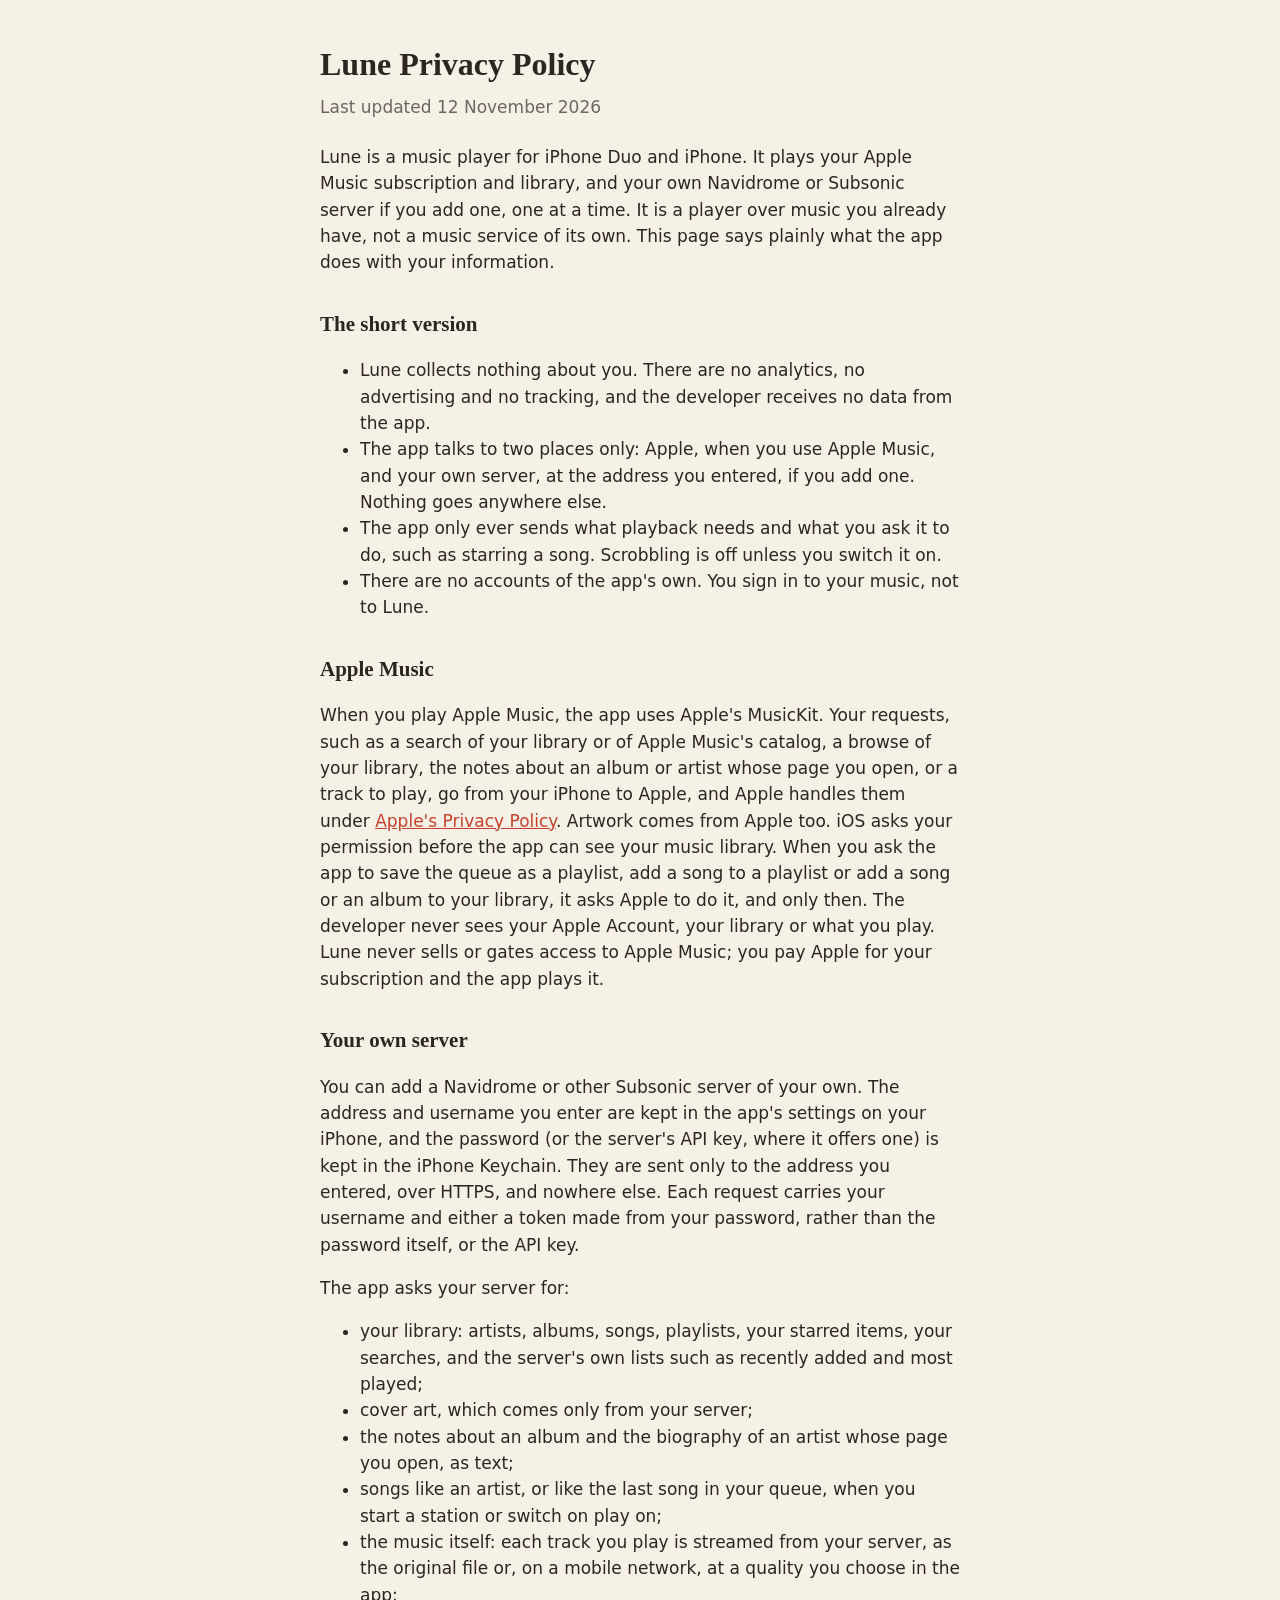
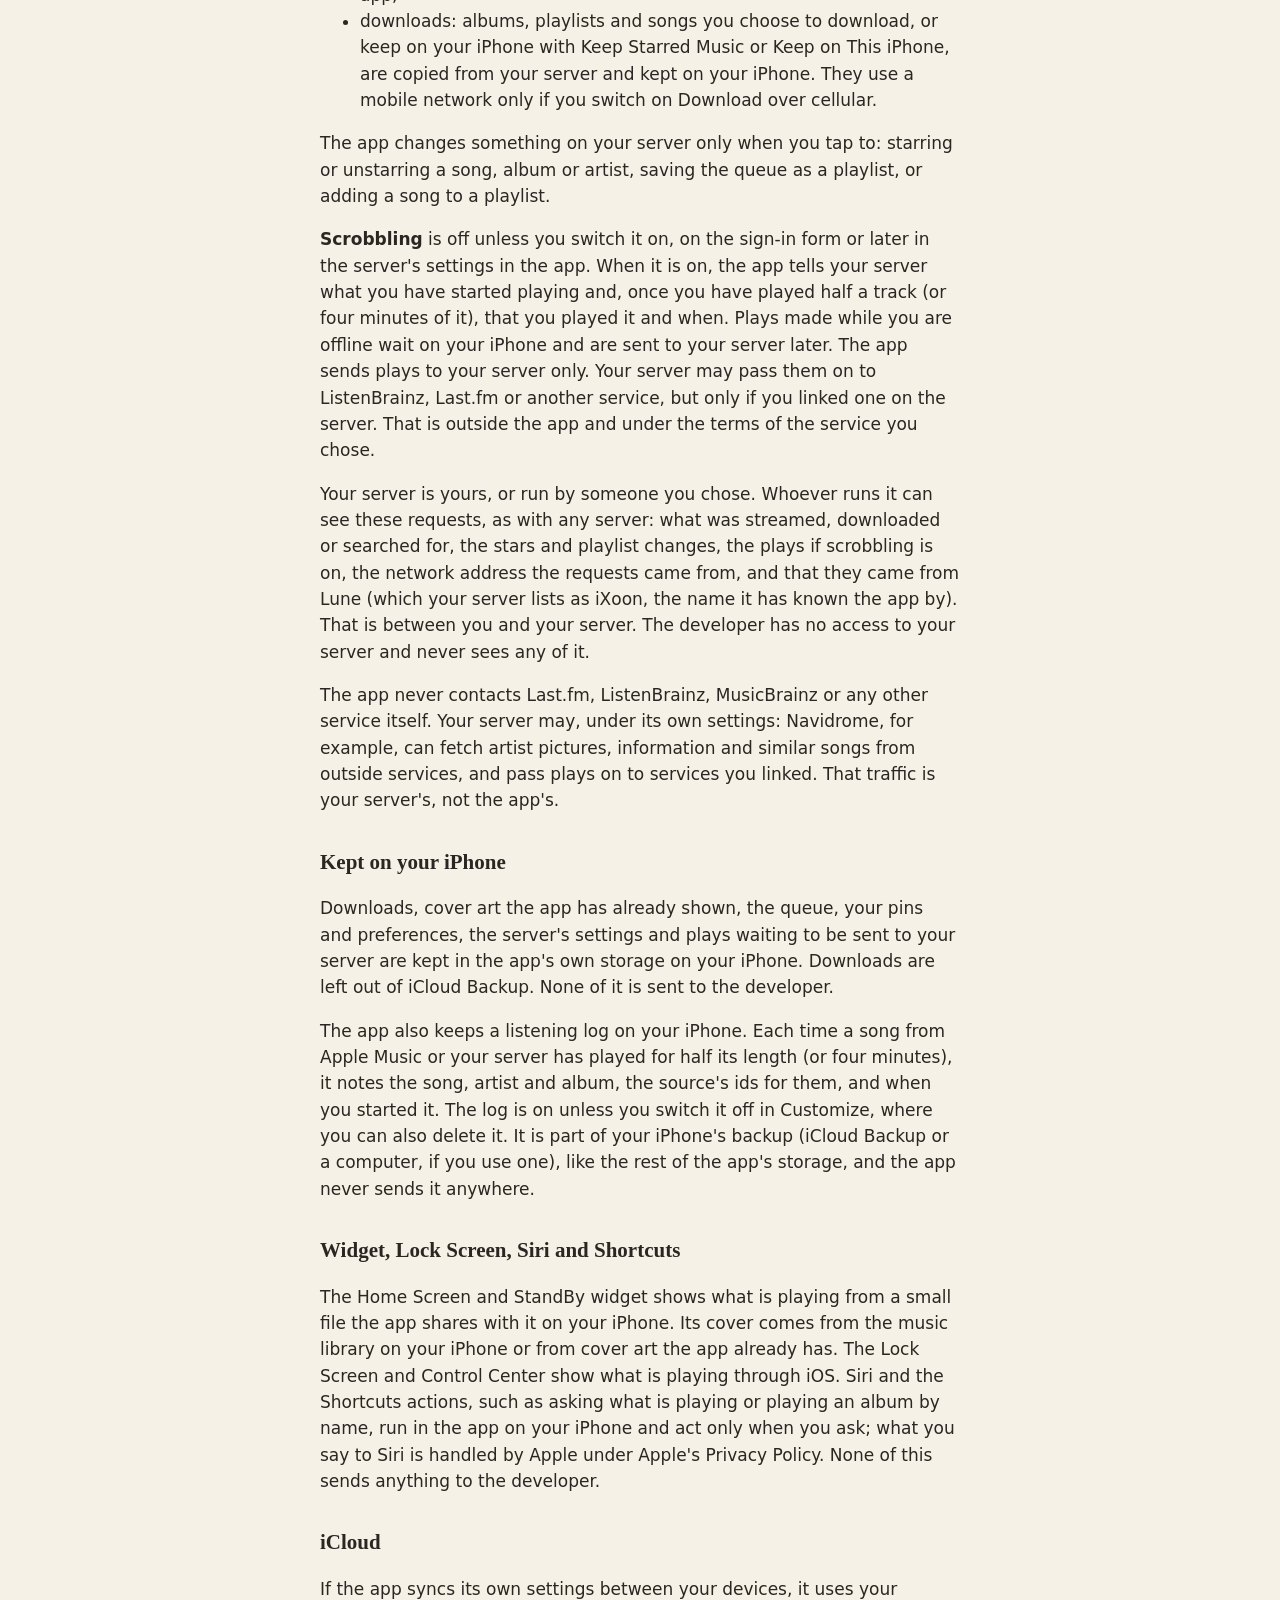
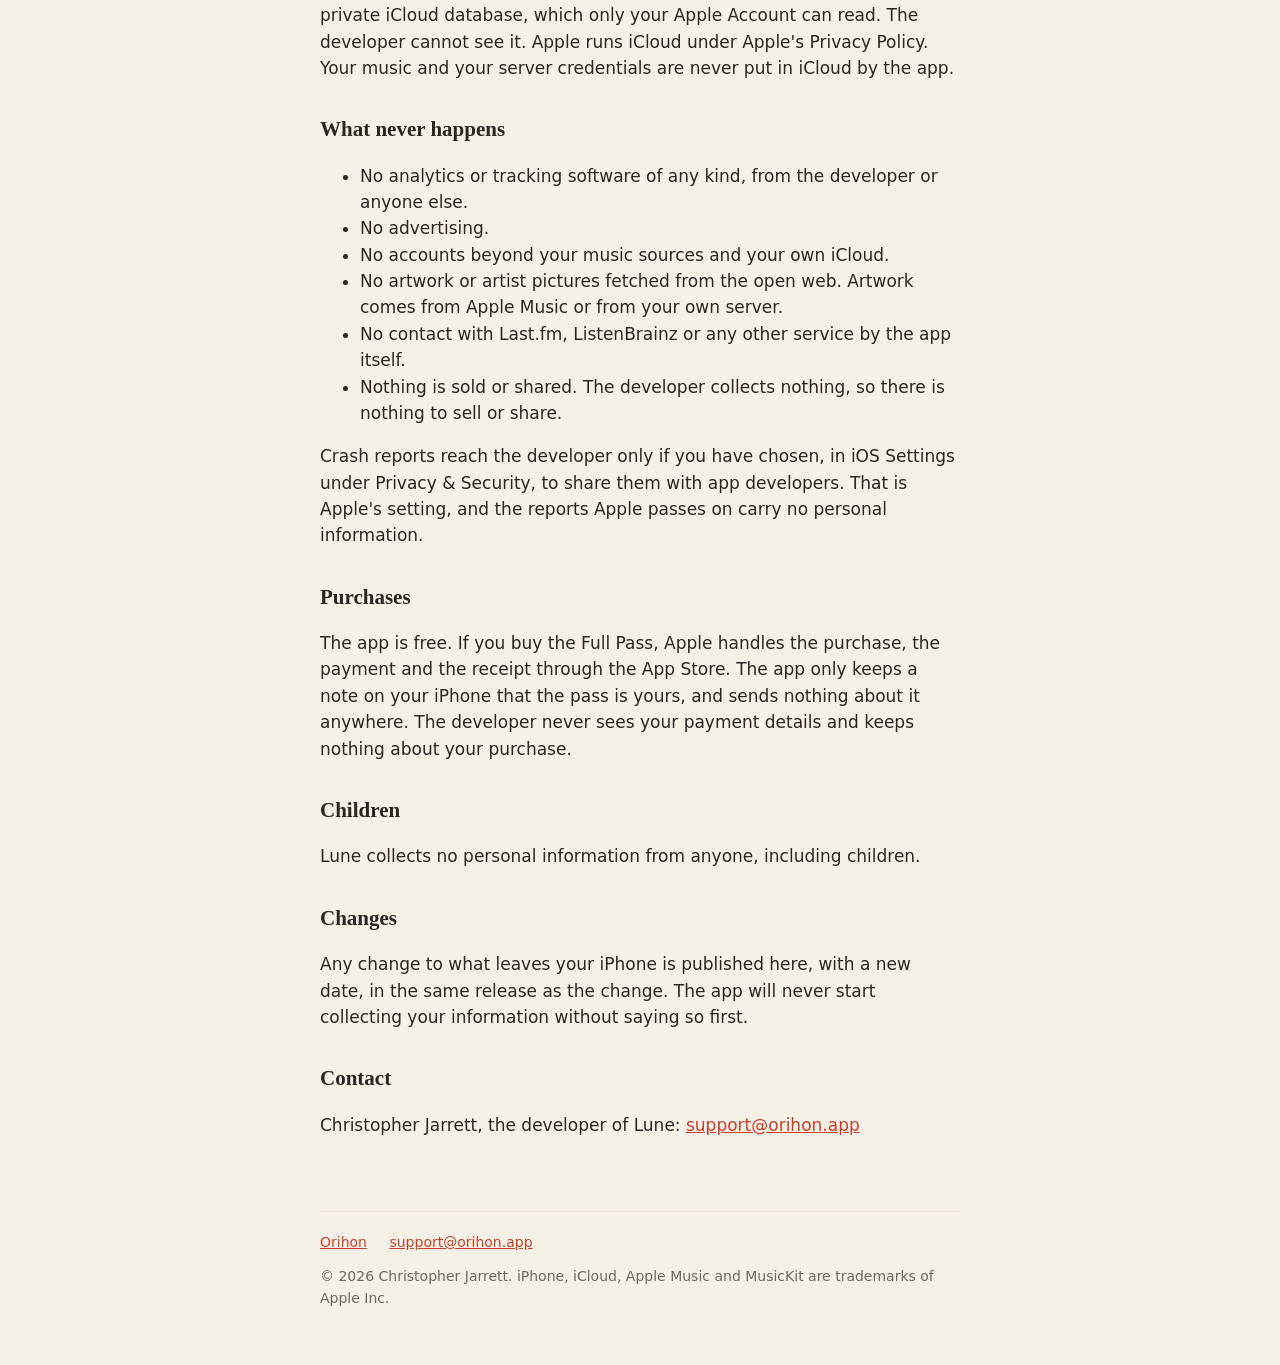
==== commit 1f8fa447: "Lune privacy page: the app's name is Lune The page drops the working-title note and calls the app Lu" ====
--- a/ixoon/privacy/index.html
+++ b/ixoon/privacy/index.html
@@ -3,30 +3,29 @@
 <head>
 <meta charset="utf-8">
 <meta name="viewport" content="width=device-width, initial-scale=1">
-<title>iXoon Privacy Policy</title>
-<meta name="description" content="What iXoon, a music player for your own Apple Music subscription or your own Navidrome server, does with your information. One short page.">
+<title>Lune Privacy Policy</title>
+<meta name="description" content="What Lune, a music player for your own Apple Music subscription or your own Navidrome server, does with your information. One short page.">
 <link rel="canonical" href="https://orihon.app/ixoon/privacy/">
 <link rel="stylesheet" href="../../style.css">
 </head>
 <body>
 <main>
-<h1>iXoon Privacy Policy</h1>
-<p class="date">Last updated 11 November 2026</p>
+<h1>Lune Privacy Policy</h1>
+<p class="date">Last updated 12 November 2026</p>
 
-<p>iXoon is a music player for iPhone Duo and iPhone. It plays your Apple Music subscription and library, and your own Navidrome or Subsonic server if you add one, one at a time. It is a player over music you already have, not a music service of its own. This page says plainly what the app does with your information.</p>
+<p>Lune is a music player for iPhone Duo and iPhone. It plays your Apple Music subscription and library, and your own Navidrome or Subsonic server if you add one, one at a time. It is a player over music you already have, not a music service of its own. This page says plainly what the app does with your information.</p>
 
-<p>iXoon is a working title. When the app has its final name, this page will move to a new address and the old one will point to it.</p>
 
 <h2>The short version</h2>
 <ul>
-  <li>iXoon collects nothing about you. There are no analytics, no advertising and no tracking, and the developer receives no data from the app.</li>
+  <li>Lune collects nothing about you. There are no analytics, no advertising and no tracking, and the developer receives no data from the app.</li>
   <li>The app talks to two places only: Apple, when you use Apple Music, and your own server, at the address you entered, if you add one. Nothing goes anywhere else.</li>
   <li>The app only ever sends what playback needs and what you ask it to do, such as starring a song. Scrobbling is off unless you switch it on.</li>
-  <li>There are no accounts of the app's own. You sign in to your music, not to iXoon.</li>
+  <li>There are no accounts of the app's own. You sign in to your music, not to Lune.</li>
 </ul>
 
 <h2>Apple Music</h2>
-<p>When you play Apple Music, the app uses Apple's MusicKit. Your requests, such as a search of your library or of Apple Music's catalog, a browse of your library, the notes about an album or artist whose page you open, or a track to play, go from your iPhone to Apple, and Apple handles them under <a href="https://www.apple.com/legal/privacy/">Apple's Privacy Policy</a>. Artwork comes from Apple too. iOS asks your permission before the app can see your music library. When you ask the app to save the queue as a playlist, add a song to a playlist or add a song or an album to your library, it asks Apple to do it, and only then. The developer never sees your Apple Account, your library or what you play. iXoon never sells or gates access to Apple Music; you pay Apple for your subscription and the app plays it.</p>
+<p>When you play Apple Music, the app uses Apple's MusicKit. Your requests, such as a search of your library or of Apple Music's catalog, a browse of your library, the notes about an album or artist whose page you open, or a track to play, go from your iPhone to Apple, and Apple handles them under <a href="https://www.apple.com/legal/privacy/">Apple's Privacy Policy</a>. Artwork comes from Apple too. iOS asks your permission before the app can see your music library. When you ask the app to save the queue as a playlist, add a song to a playlist or add a song or an album to your library, it asks Apple to do it, and only then. The developer never sees your Apple Account, your library or what you play. Lune never sells or gates access to Apple Music; you pay Apple for your subscription and the app plays it.</p>
 
 <h2>Your own server</h2>
 <p>You can add a Navidrome or other Subsonic server of your own. The address and username you enter are kept in the app's settings on your iPhone, and the password (or the server's API key, where it offers one) is kept in the iPhone Keychain. They are sent only to the address you entered, over HTTPS, and nowhere else. Each request carries your username and either a token made from your password, rather than the password itself, or the API key.</p>
@@ -41,7 +40,7 @@
 </ul>
 <p>The app changes something on your server only when you tap to: starring or unstarring a song, album or artist, saving the queue as a playlist, or adding a song to a playlist.</p>
 <p><strong>Scrobbling</strong> is off unless you switch it on, on the sign-in form or later in the server's settings in the app. When it is on, the app tells your server what you have started playing and, once you have played half a track (or four minutes of it), that you played it and when. Plays made while you are offline wait on your iPhone and are sent to your server later. The app sends plays to your server only. Your server may pass them on to ListenBrainz, Last.fm or another service, but only if you linked one on the server. That is outside the app and under the terms of the service you chose.</p>
-<p>Your server is yours, or run by someone you chose. Whoever runs it can see these requests, as with any server: what was streamed, downloaded or searched for, the stars and playlist changes, the plays if scrobbling is on, the network address the requests came from, and that they came from iXoon. That is between you and your server. The developer has no access to your server and never sees any of it.</p>
+<p>Your server is yours, or run by someone you chose. Whoever runs it can see these requests, as with any server: what was streamed, downloaded or searched for, the stars and playlist changes, the plays if scrobbling is on, the network address the requests came from, and that they came from Lune (which your server lists as iXoon, the name it has known the app by). That is between you and your server. The developer has no access to your server and never sees any of it.</p>
 <p>The app never contacts Last.fm, ListenBrainz, MusicBrainz or any other service itself. Your server may, under its own settings: Navidrome, for example, can fetch artist pictures, information and similar songs from outside services, and pass plays on to services you linked. That traffic is your server's, not the app's.</p>
 
 <h2>Kept on your iPhone</h2>
@@ -69,13 +68,13 @@
 <p>The app is free. If you buy the Full Pass, Apple handles the purchase, the payment and the receipt through the App Store. The app only keeps a note on your iPhone that the pass is yours, and sends nothing about it anywhere. The developer never sees your payment details and keeps nothing about your purchase.</p>
 
 <h2>Children</h2>
-<p>iXoon collects no personal information from anyone, including children.</p>
+<p>Lune collects no personal information from anyone, including children.</p>
 
 <h2>Changes</h2>
 <p>Any change to what leaves your iPhone is published here, with a new date, in the same release as the change. The app will never start collecting your information without saying so first.</p>
 
 <h2>Contact</h2>
-<p>Christopher Jarrett, the developer of iXoon: <a href="mailto:support@orihon.app">support@orihon.app</a></p>
+<p>Christopher Jarrett, the developer of Lune: <a href="mailto:support@orihon.app">support@orihon.app</a></p>
 </main>
 
 <footer>
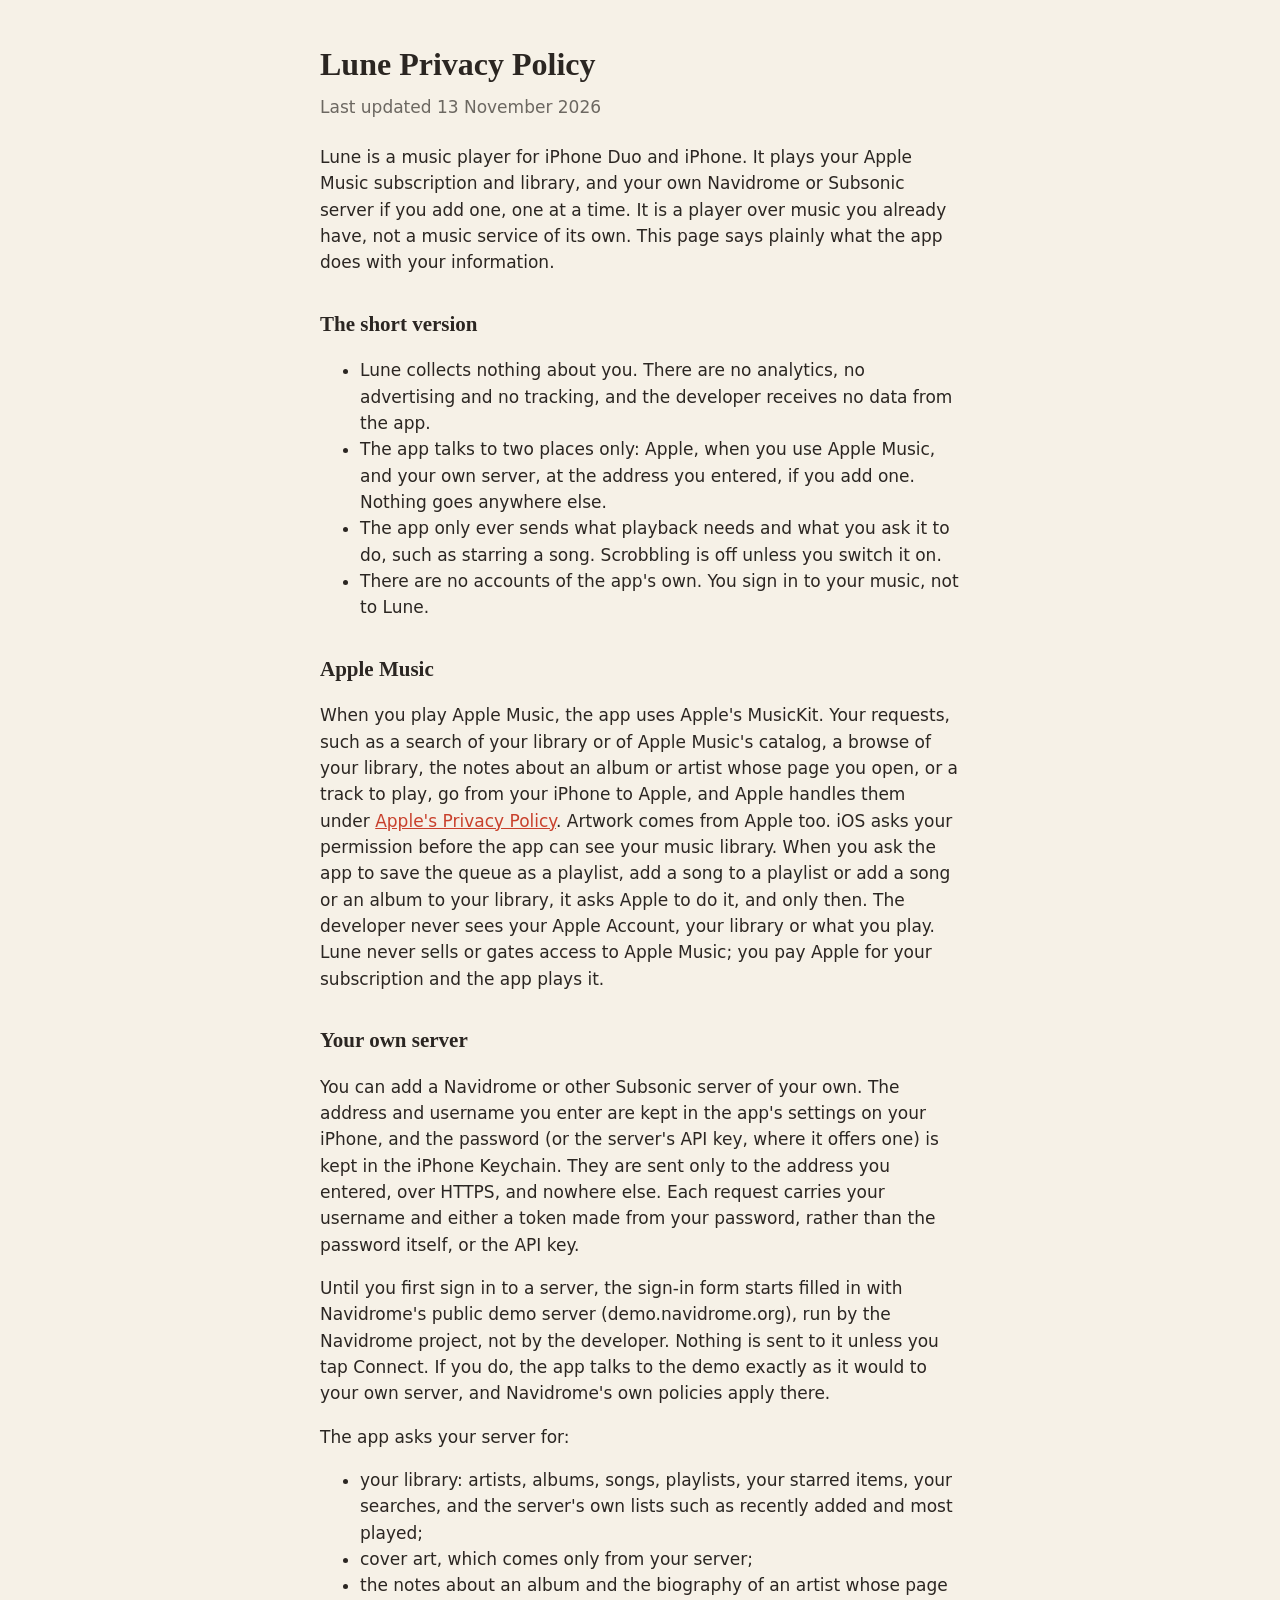
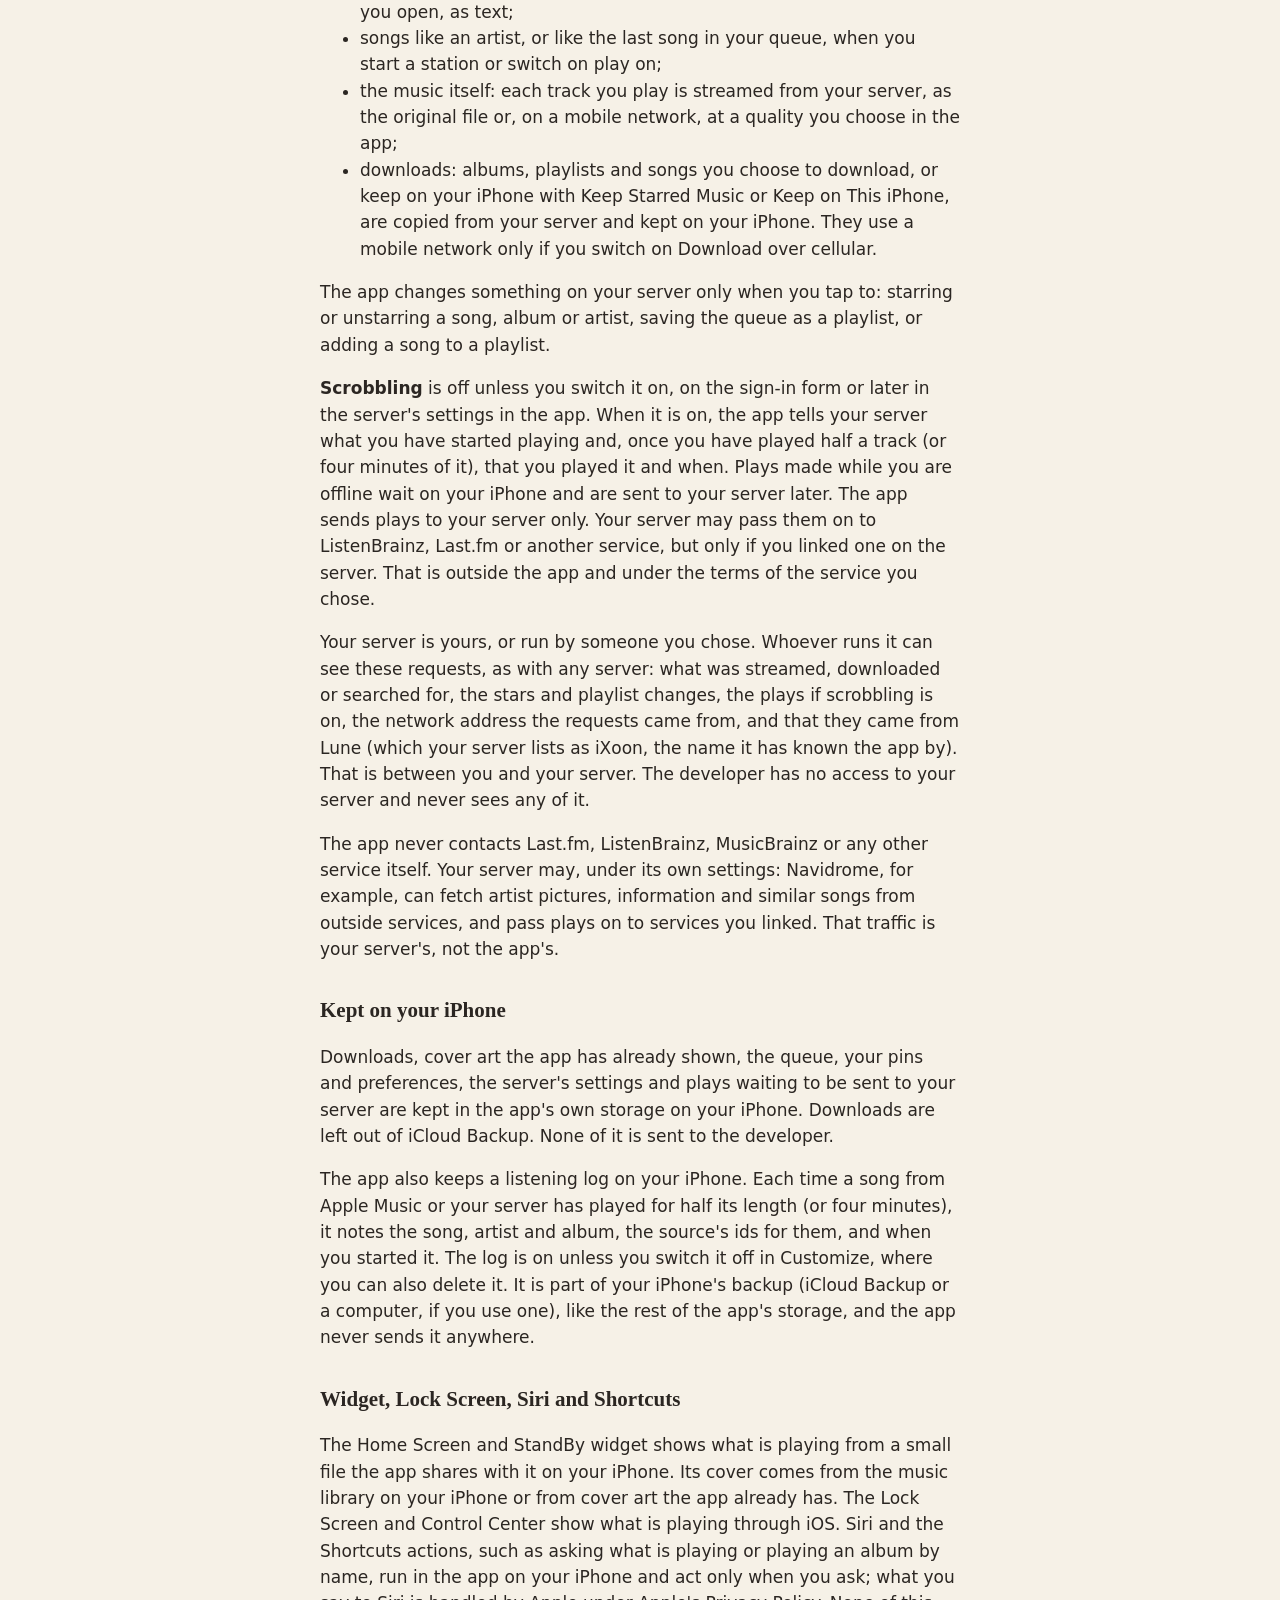
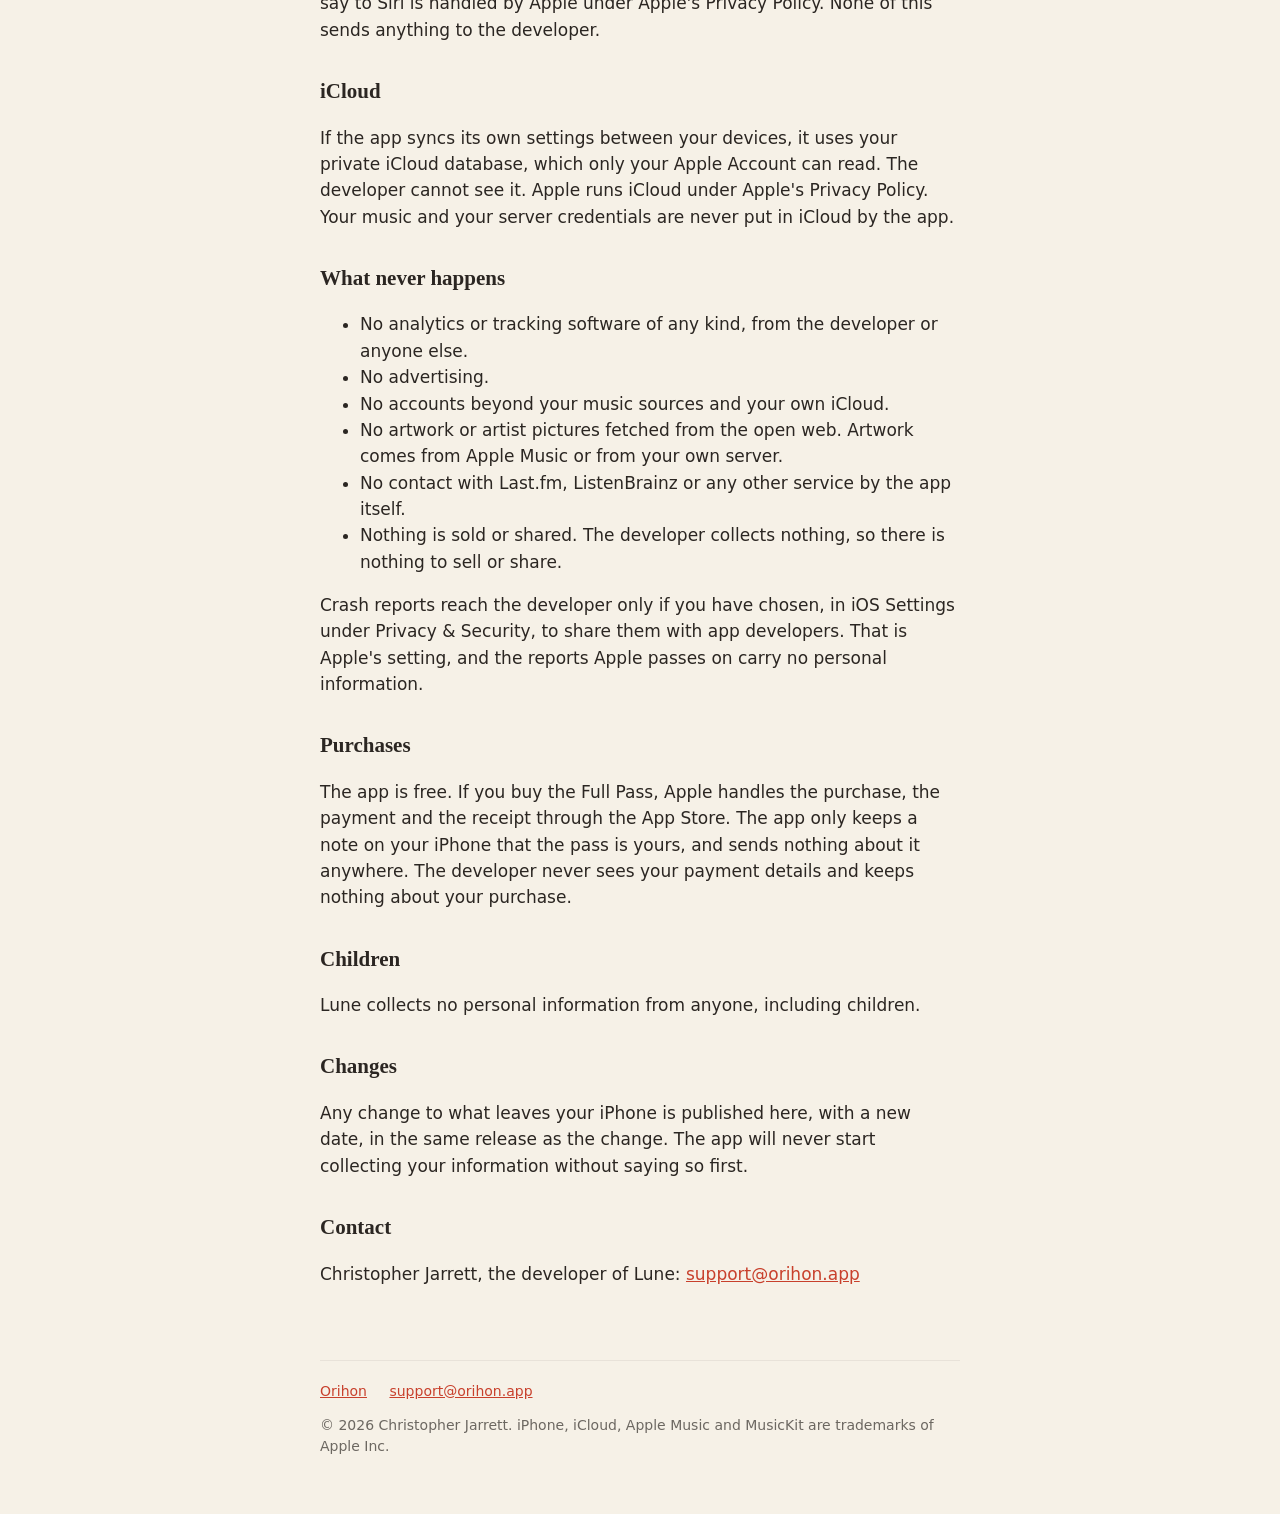
==== commit e01d4a62: "Lune privacy page: the sign-in form starts with Navidrome's public demo Pairs with cmjarrett/iXoon#2" ====
--- a/ixoon/privacy/index.html
+++ b/ixoon/privacy/index.html
@@ -11,7 +11,7 @@
 <body>
 <main>
 <h1>Lune Privacy Policy</h1>
-<p class="date">Last updated 12 November 2026</p>
+<p class="date">Last updated 13 November 2026</p>
 
 <p>Lune is a music player for iPhone Duo and iPhone. It plays your Apple Music subscription and library, and your own Navidrome or Subsonic server if you add one, one at a time. It is a player over music you already have, not a music service of its own. This page says plainly what the app does with your information.</p>
 
@@ -29,6 +29,7 @@
 
 <h2>Your own server</h2>
 <p>You can add a Navidrome or other Subsonic server of your own. The address and username you enter are kept in the app's settings on your iPhone, and the password (or the server's API key, where it offers one) is kept in the iPhone Keychain. They are sent only to the address you entered, over HTTPS, and nowhere else. Each request carries your username and either a token made from your password, rather than the password itself, or the API key.</p>
+<p>Until you first sign in to a server, the sign-in form starts filled in with Navidrome's public demo server (demo.navidrome.org), run by the Navidrome project, not by the developer. Nothing is sent to it unless you tap Connect. If you do, the app talks to the demo exactly as it would to your own server, and Navidrome's own policies apply there.</p>
 <p>The app asks your server for:</p>
 <ul>
   <li>your library: artists, albums, songs, playlists, your starred items, your searches, and the server's own lists such as recently added and most played;</li>
